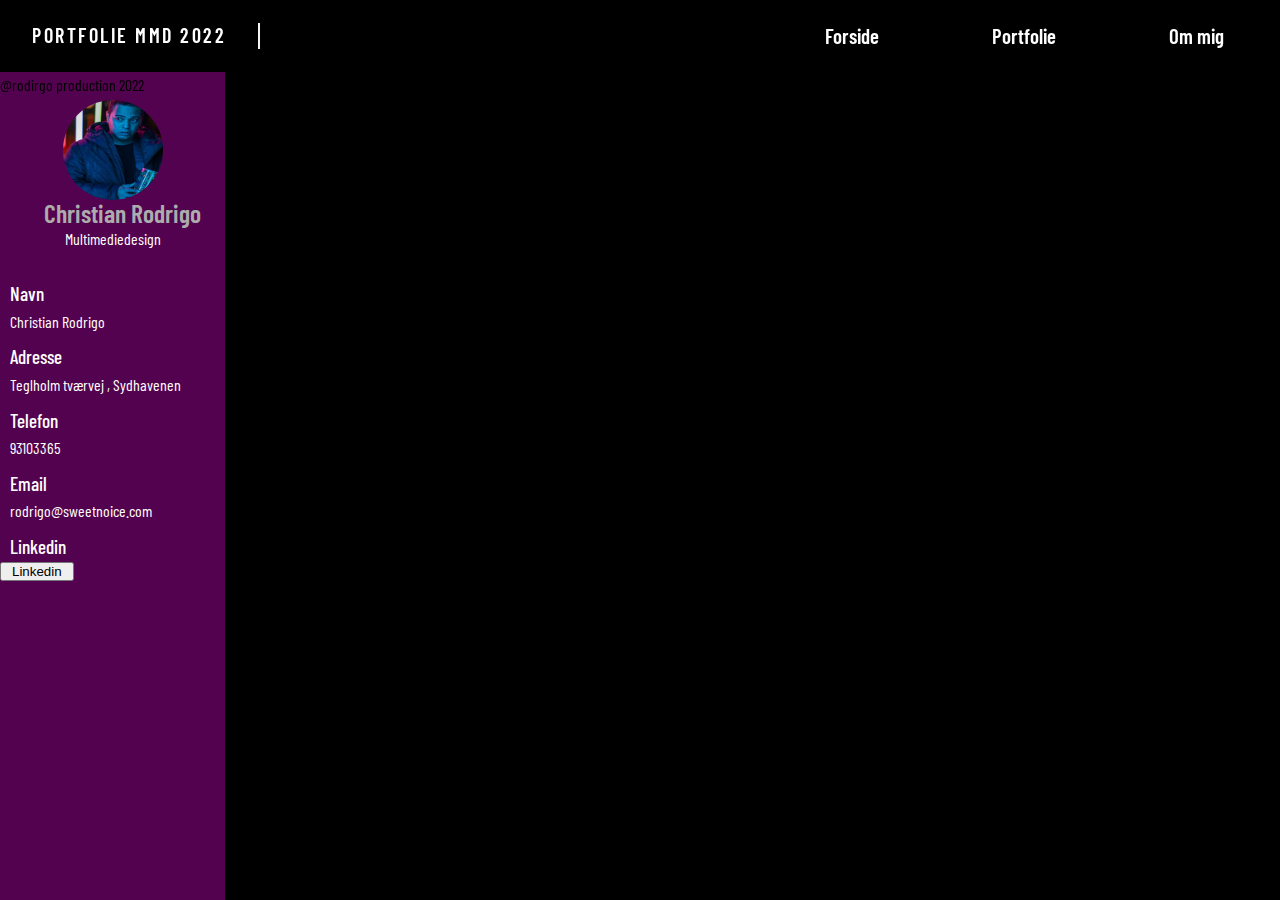
==== cv.html @ 202ec3a9 "first commit" ====
<!DOCTYPE html>
<html lang="da">

<head>
    <meta charset="UTF-8">
    <meta http-equiv="X-UA-Compatible" content="IE=edge">
    <meta name="viewport" content="width=device-width, initial-scale=1.0">
    <link rel="stylesheet" href="layout.css">
    <link rel="stylesheet" href="styles.css">

    <meta name="viewport" content="width=device-width, initial-scale=1.0">
    <link rel="preconnect" href="https://fonts.googleapis.com">
    <link rel="preconnect" href="https://fonts.gstatic.com" crossorigin>
    <link href="https://fonts.googleapis.com/css2?family=Barlow+Condensed:wght@400;500;600;700;800&display=swap"
        rel="stylesheet">

    <title>Cv</title>
</head>

<body>
    <!-- menu -->
    <nav class="nav-bar-menu">
        <a href="index.html">
            <div class="logo">Portfolie MMD 2022</div>
        </a>
        <ul class="nav-elementer">
            <li>
                <a href="index.html" class="active">Forside</a>
            </li>
            <li>
                <a href="portfolie.html">Portfolie</a>
            </li>
            <li>
                <a href="cv.html">Om mig</a>
            </li>
        </ul>
        <div class="burger">
            <div class="line line1"></div>
            <div class="line line2"></div>
            <div class="line line3"></div>
        </div>
    </nav>


    <!-- sidebar -->

    <div class="side-pres">
        <div class="rodrigo">
            <img src="picturs/rodrigo.jpg" alt="">
            <h3>Christian Rodrigo</h3>
            <p>Multimediedesign</p>
        </div>
        <h5>Navn</h5>
        <p>Christian Rodrigo </p>
        <h5>Adresse</h5>
        <p>Teglholm tværvej , Sydhavenen</p>
        <h5>Telefon</h5>
        <p>93103365</p>
        <h5>Email</h5>
        <p>rodrigo@sweetnoice.com</p>
        <h5>Linkedin</h5>
        <button class="linkedin" onclick="location.href='www.linkedin.com/in/christian-rodrigo-607a242'">
            Linkedin</button>




        <!-- <ul>
            <li>
                <a href="index.html">forside</a>
            </li>

            <li>
                <a href="portfolie.html">portfolie</a>
            </li>
            <li>
                <a href="cv.html">om mig</a>
            </li>
        </ul> -->
    </div>





    <footer>
        <p>@rodirgo production 2022</p>
    </footer>
    <script src="funktioner.js"></script>
</body>


</html>
---- layout.css ----
* {
  margin: 0;
  padding: 0;
  box-sizing: border-box;
  list-style: none;
  text-decoration: none;
}
body {
  background-color: black;
}

/* menu */
.nav-bar-menu {
  display: flex;
  height: 8vh;
  /*   width: 100%; */
  justify-content: space-between;
  color: white;
  background-color: rgb(0, 0, 0);
  align-items: center;
}
.logo {
  padding: 0 2rem;
  border-right: 2px solid #f5f5f5;
}
.logo:hover {
  scale: 1.05;
  transition-duration: 0.2s;
  cursor: pointer;
}
.nav-elementer {
  display: flex;
  width: 40%;
  justify-content: space-around;
}
nav li:hover {
  scale: 1.2;
  transition-duration: 0.3s;
}
/* burgeren */
.burger {
  display: none;
  padding: 0.5rem;
  cursor: pointer;
}

.line {
  height: 2px;
  width: 35px;
  margin: 0.5rem 0;
  background: rgb(210, 210, 210);
  transition: transform 0.7s ease, opacity 0.75s ease;
}

/* burger menu fukntion, skulle rotere for at forme mit kryds */
.nav-bar-menu.show .line1 {
  transform: translate(-10px) rotate(45deg) translate(15px);
}
.nav-bar-menu.show .line2 {
  opacity: 0;
}
.nav-bar-menu.show .line3 {
  transform: translate(-10px) rotate(-45deg) translate(15px);
}
.nav-bar-menu.show .nav-elementer {
  transform: translateX(0%);
}

/* responsiv burger */
@media screen and (max-width: 800px) {
  .nav-elementer {
    width: 60%; /* så jeg har noget mellemrum mellem mine menu punkter på en midnre skærm */
  }
}

@media screen and (max-width: 600px) {
  /* under 600px vil mine links elementer blive plaseret under min navigations bar, og til højre */
  .burger {
    display: block;
  }
  .nav-elementer {
    position: fixed;
    top: 8vh;
    right: 0;
    height: 92vh;
    width: 50%;
    flex-direction: column;
    align-items: center;
    justify-content: space-around;
    transform: translateX(100%);
    transition: transform 1s ease;
    box-shadow: 0px 1px 5px rgba(0, 0, 0, 0.5);
  }
}

/* forsdie */

/* øverste del */
.forside_container {
  display: flex;
  margin: 50px 50px;
}
.box {
  width: 50%;
  height: 50px;
  background-color: gray;
  padding-bottom: 500px;
}

.pink {
  background-color: #52024e;
}
.pink img {
  display: block;
  width: 100%;
  height: 500px;
  /*   border-radius: 50%; */
  margin: 0 auto;
}
.grey {
  background-color: rgb(23, 23, 23);
  box-shadow: 0 0px 20px 0 var(--custom-black);
}
.grey p,
h3 {
  color: rgb(172, 172, 172);
  padding-left: 20px;
}
.grey h3 {
  padding-top: 30px;
}
/* nederste del forside */

.project-container {
  display: flex;
  margin: 20px 20px;
  gap: 20px;
}
.box-projects {
  height: 100%;
  width: 50%;
}
.project-container img {
  display: block;
  width: 200px;
  height: 200px;
  /* s */
  margin: 0 auto;
}

/* cv design */
/* side-bar */
.side-pres {
  background: #52024e;
  position: fixed;
  top: 0;
  left: 0;
  width: 225px;
  height: 100%;
  padding: 20px 0;
  padding-top: 100px;
  overflow-x: hidden;
  z-index: -50;
}

/* billede */
.side-pres .rodrigo {
  margin-bottom: 20px;
  text-align: center;
  color: white;
}
.side-pres .rodrigo img {
  display: block;
  width: 100px;
  height: 100px;
  border-radius: 50%;
  margin: 0 auto;
}
/* teskt på sidebaren */
.side-pres h5 {
  color: white;
  padding: 10px 0px 2px 10px;
}
.side-pres p {
  color: white;
  padding: 0 10px;
}
/* linkedinknap side bar */
button {
  padding: 0 10px;
}
---- styles.css ----
/* fonts */

h1 {
  font-family: "Barlow Condensed", sans-serif;
  font-weight: 700;
  font-style: normal;
  line-height: 1.6rem;
  font-size: 2.2rem;
}
h2 {
  font-family: "Barlow Condensed", sans-serif;
  font-weight: 600;
  font-style: normal;
  line-height: 1.6rem;
  font-size: 2rem;
}
h3 {
  font-family: "Barlow Condensed", sans-serif;
  font-weight: 600;
  font-style: normal;
  line-height: 1.6rem;
  font-size: 1.6rem;
}
h4 {
  font-family: "Barlow Condensed", sans-serif;
  font-weight: 500;
  font-style: normal;
  line-height: 1.6rem;
  font-size: 1.4rem;
}
h5 {
  font-family: "Barlow Condensed", sans-serif;
  font-weight: 500;
  font-style: normal;
  line-height: 1.6rem;
  font-size: 1.2rem;
}
.logo {
  font-family: "Barlow Condensed", sans-serif;
  font-weight: 600;
  font-style: normal;
  line-height: 1.6rem;
  font-size: 1.25rem;
  color: white;
  letter-spacing: 2.5px;
  text-transform: uppercase;
}
/* figcaption {
  font-family: "Barlow Condensed", sans-serif;
  font-weight: 600;
  font-style: normal;
  font-size: 2vw;
  color: white;
  filter: drop-shadow(0 0 10px var(--custom-black));
} */
p {
  font-family: "Barlow Condensed", sans-serif;
  font-weight: 400;
  font-style: normal;
  line-height: 1.6rem;
  font-size: 1rem;
}
a {
  font-family: "Barlow Condensed", sans-serif;
  font-weight: 600;
  font-style: normal;
  line-height: 1.6rem;
  font-size: 1.3rem;
  color: white;
}
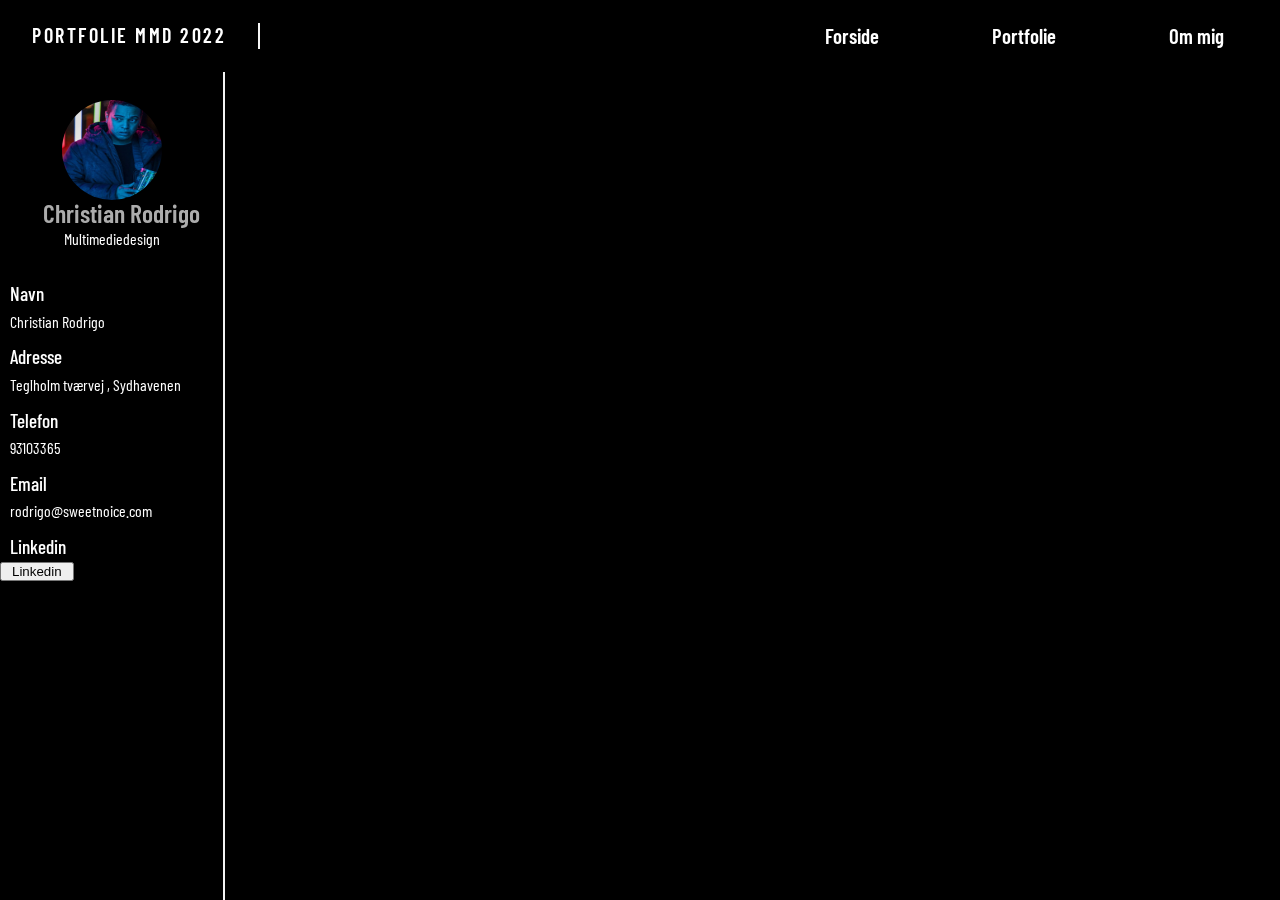
==== commit b7e8ec28: "ændret forside og cv" ====
--- a/cv.html
+++ b/cv.html
@@ -62,21 +62,6 @@
         <button class="linkedin" onclick="location.href='www.linkedin.com/in/christian-rodrigo-607a242'">
             Linkedin</button>
 
-
-
-
-        <!-- <ul>
-            <li>
-                <a href="index.html">forside</a>
-            </li>
-
-            <li>
-                <a href="portfolie.html">portfolie</a>
-            </li>
-            <li>
-                <a href="cv.html">om mig</a>
-            </li>
-        </ul> -->
     </div>
 
 
--- a/layout.css
+++ b/layout.css
@@ -107,26 +107,26 @@
   padding-bottom: 500px;
 }
 
-.pink {
+.billede-forside {
   background-color: #52024e;
 }
-.pink img {
+.billede-forside img {
   display: block;
   width: 100%;
   height: 500px;
   /*   border-radius: 50%; */
   margin: 0 auto;
 }
-.grey {
+.text {
   background-color: rgb(23, 23, 23);
   box-shadow: 0 0px 20px 0 var(--custom-black);
 }
-.grey p,
+.text p,
 h3 {
   color: rgb(172, 172, 172);
   padding-left: 20px;
 }
-.grey h3 {
+.text h3 {
   padding-top: 30px;
 }
 /* nederste del forside */
@@ -151,7 +151,9 @@
 /* cv design */
 /* side-bar */
 .side-pres {
-  background: #52024e;
+  background: #52024e00;
+  /* background-color: white; */
+  border-right: 2px solid #f5f5f5;
   position: fixed;
   top: 0;
   left: 0;
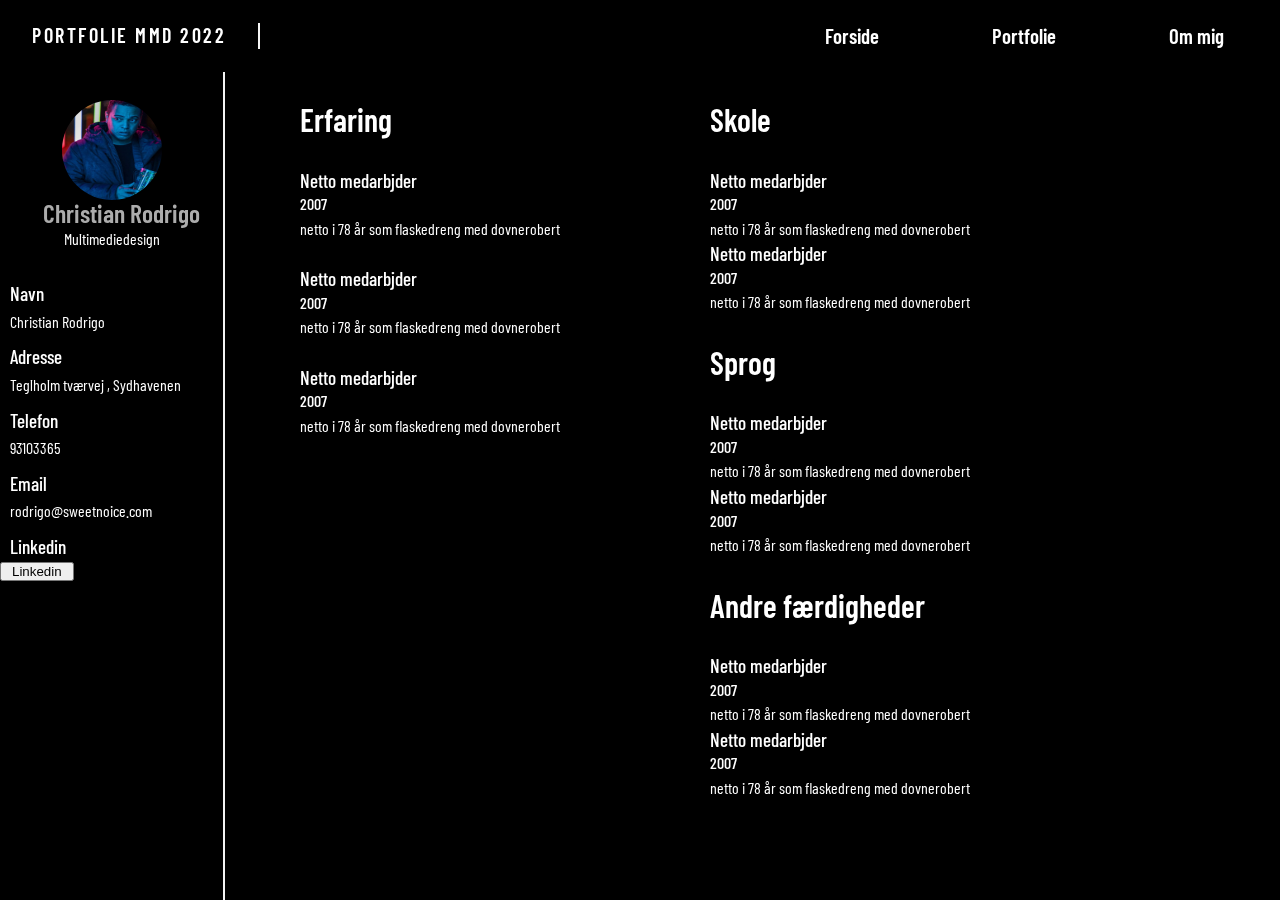
==== commit e322af8e: "cv opdatreret" ====
--- a/cv.html
+++ b/cv.html
@@ -41,37 +41,103 @@
         </div>
     </nav>
 
+    <div class="cv-main-container">
+        <!-- sidebar -->
 
-    <!-- sidebar -->
+        <div class="side-pres">
+            <div class="rodrigo">
+                <img src="picturs/rodrigo.jpg" alt="">
+                <h3>Christian Rodrigo</h3>
+                <p>Multimediedesign</p>
+            </div>
+            <h5>Navn</h5>
+            <p>Christian Rodrigo </p>
+            <h5>Adresse</h5>
+            <p>Teglholm tværvej , Sydhavenen</p>
+            <h5>Telefon</h5>
+            <p>93103365</p>
+            <h5>Email</h5>
+            <p>rodrigo@sweetnoice.com</p>
+            <h5>Linkedin</h5>
+            <button class="linkedin" onclick="location.href='www.linkedin.com/in/christian-rodrigo-607a242'">
+                Linkedin</button>
 
-    <div class="side-pres">
-        <div class="rodrigo">
-            <img src="picturs/rodrigo.jpg" alt="">
-            <h3>Christian Rodrigo</h3>
-            <p>Multimediedesign</p>
         </div>
-        <h5>Navn</h5>
-        <p>Christian Rodrigo </p>
-        <h5>Adresse</h5>
-        <p>Teglholm tværvej , Sydhavenen</p>
-        <h5>Telefon</h5>
-        <p>93103365</p>
-        <h5>Email</h5>
-        <p>rodrigo@sweetnoice.com</p>
-        <h5>Linkedin</h5>
-        <button class="linkedin" onclick="location.href='www.linkedin.com/in/christian-rodrigo-607a242'">
-            Linkedin</button>
+        <!-- main -->
+        <div class="cv-container">
+            <div class="erfaring">
+                <h2>Erfaring</h2>
+                <ul>
+                    <li class="cv-erfaring">
+                        <h5> Netto medarbjder</h5>
+                        <h6>2007</h6>
+                        <p>netto i 78 år som flaskedreng med dovnerobert</p>
+                    </li>
+                    <li class="cv-erfaring">
 
-    </div>
+                        <h5> Netto medarbjder</h5>
+                        <h6>2007</h6>
+                        <p>netto i 78 år som flaskedreng med dovnerobert</p>
+                    </li>
+                    <li class="cv-erfaring">
+                        <h5> Netto medarbjder</h5>
+                        <h6>2007</h6>
+                        <p>netto i 78 år som flaskedreng med dovnerobert</p>
+                    </li>
+                </ul>
+            </div>
+            <!-- uddannelse -->
+            <div class="skole">
+                <h2>Skole</h2>
+                <ul>
+                    <li class="cv-skole">
+                        <h5> Netto medarbjder</h5>
+                        <h6>2007</h6>
+                        <p>netto i 78 år som flaskedreng med dovnerobert</p>
+                    </li>
+                    <li class="cv-skole">
+                        <h5> Netto medarbjder</h5>
+                        <h6>2007</h6>
+                        <p>netto i 78 år som flaskedreng med dovnerobert</p>
+                    </li>
+                </ul>
+                <!-- sprog -->
+                <h2>Sprog</h2>
+                <ul>
+                    <li class="cv-skole">
+                        <h5> Netto medarbjder</h5>
+                        <h6>2007</h6>
+                        <p>netto i 78 år som flaskedreng med dovnerobert</p>
+                    </li>
+                    <li class="cv-skole">
+                        <h5> Netto medarbjder</h5>
+                        <h6>2007</h6>
+                        <p>netto i 78 år som flaskedreng med dovnerobert</p>
+                    </li>
+                </ul>
+                <!-- andre færdigheder -->
+                <h2>Andre færdigheder</h2>
+                <ul>
+                    <li class="cv-skole">
+                        <h5> Netto medarbjder</h5>
+                        <h6>2007</h6>
+                        <p>netto i 78 år som flaskedreng med dovnerobert</p>
+                    </li>
+                    <li class="cv-skole">
+                        <h5> Netto medarbjder</h5>
+                        <h6>2007</h6>
+                        <p>netto i 78 år som flaskedreng med dovnerobert</p>
+                    </li>
+                </ul>
+            </div>
+        </div>
 
 
-
-
-
-    <footer>
-        <p>@rodirgo production 2022</p>
-    </footer>
-    <script src="funktioner.js"></script>
+        <footer>
+            <p>@rodirgo production 2022</p>
+        </footer>
+        <script src="funktioner.js"></script>
+    </div>
 </body>
 
 
--- a/layout.css
+++ b/layout.css
@@ -165,6 +165,26 @@
   z-index: -50;
 }
 
+/* cv tekst/main */
+.cv-container {
+  display: flex;
+  color: white;
+}
+.erfaring {
+  flex-direction: row;
+}
+.skole {
+  margin-left: 150px;
+}
+.cv-container h2 {
+  margin: 35px 0 35px;
+}
+.cv-container .cv-erfaring {
+  margin-top: 25px;
+}
+.cv-main-container {
+  margin-left: 300px;
+}
 /* billede */
 .side-pres .rodrigo {
   margin-bottom: 20px;
--- a/styles.css
+++ b/styles.css
@@ -35,6 +35,13 @@
   line-height: 1.6rem;
   font-size: 1.2rem;
 }
+h6 {
+  font-family: "Barlow Condensed", sans-serif;
+  font-weight: 500;
+  font-style: normal;
+  line-height: 1.4rem;
+  font-size: 1rem;
+}
 .logo {
   font-family: "Barlow Condensed", sans-serif;
   font-weight: 600;
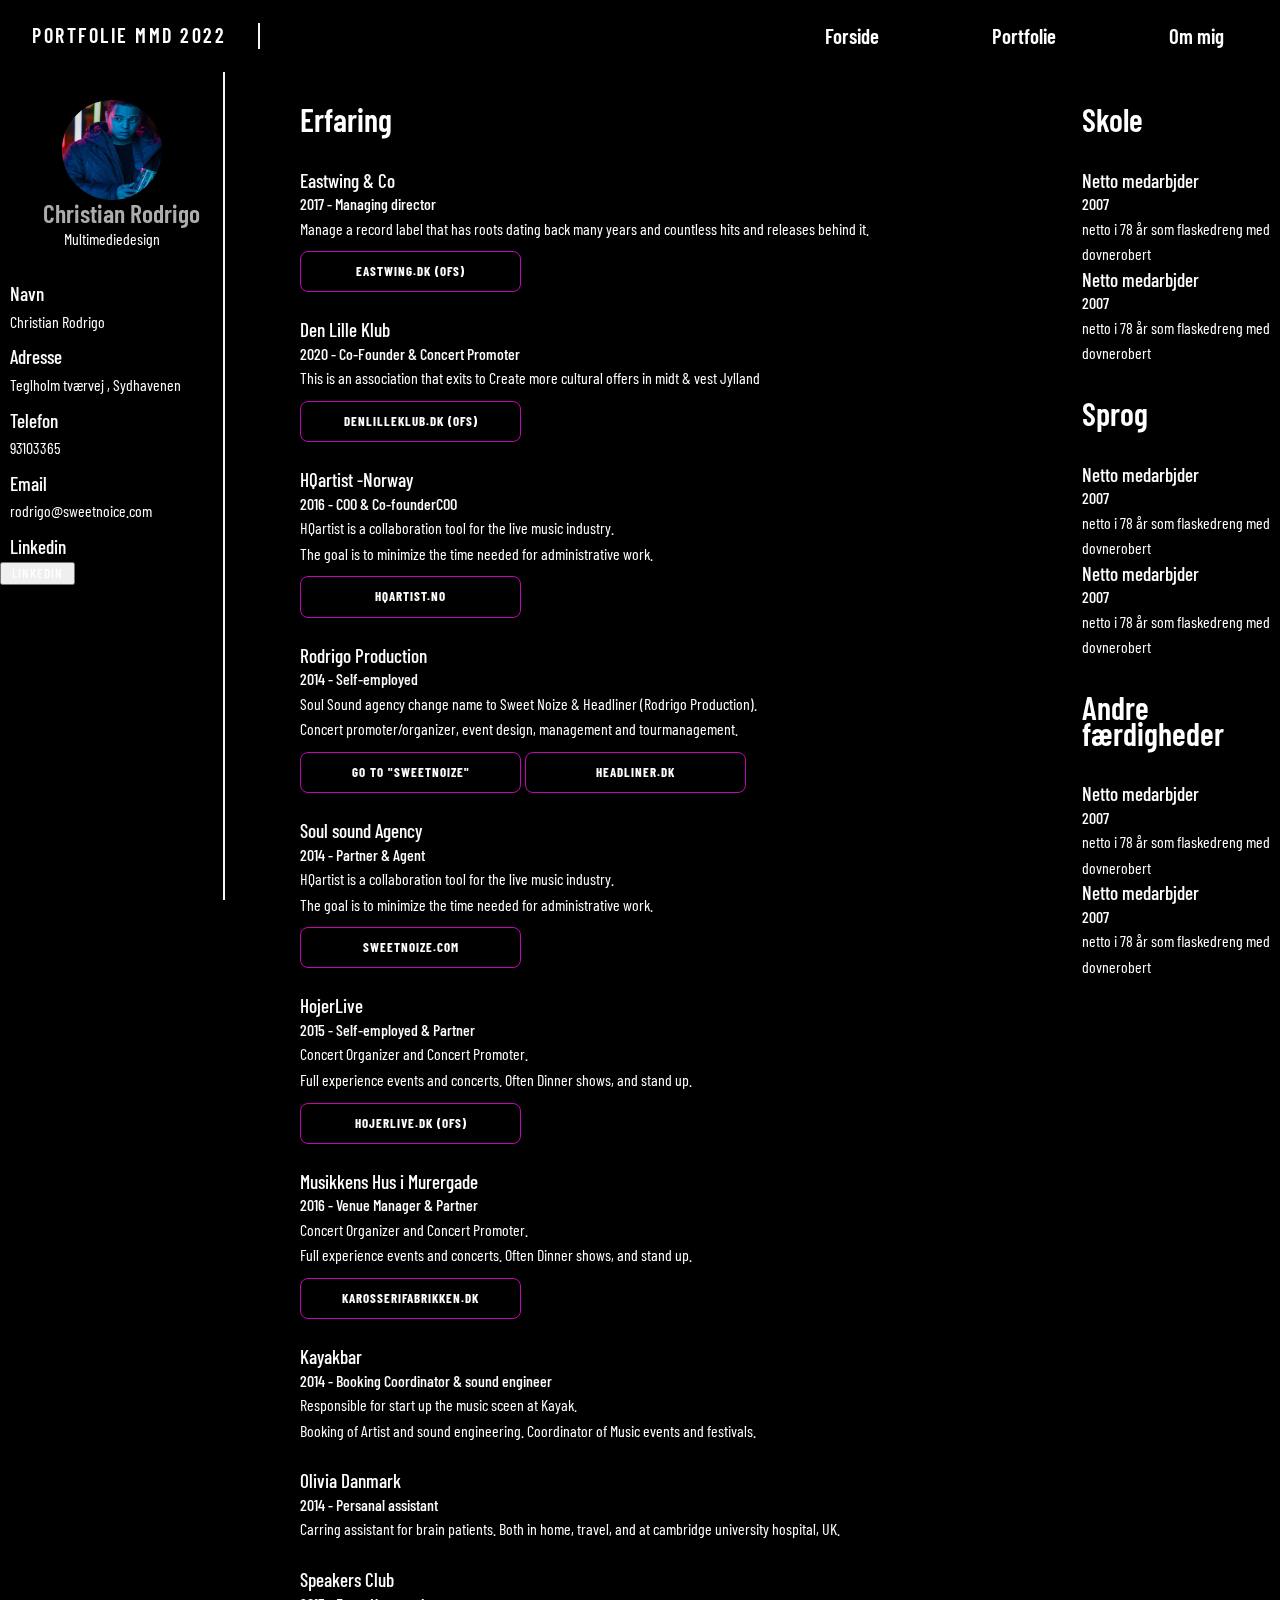
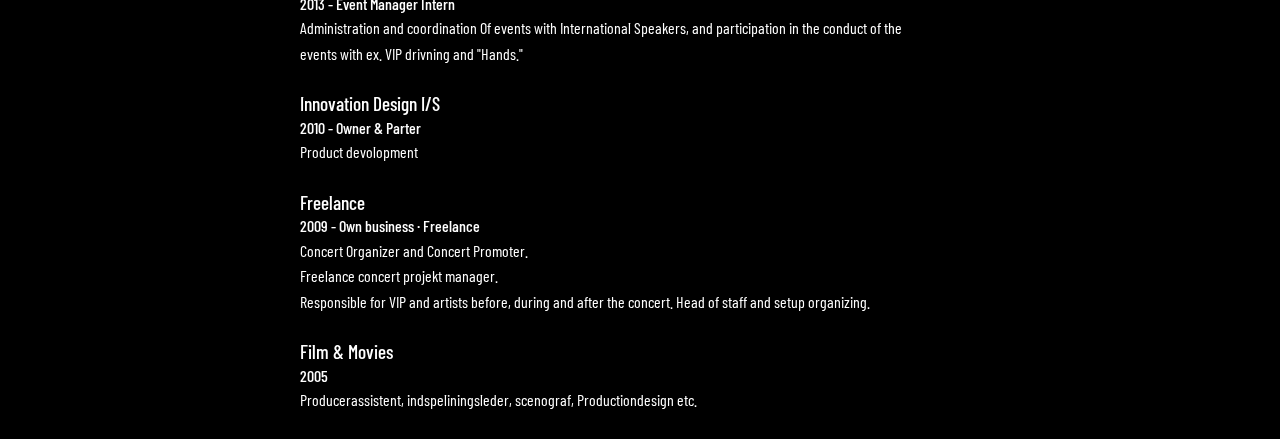
==== commit 42d8e64a: "opdateret CV" ====
--- a/cv.html
+++ b/cv.html
@@ -69,21 +69,112 @@
                 <h2>Erfaring</h2>
                 <ul>
                     <li class="cv-erfaring">
-                        <h5> Netto medarbjder</h5>
-                        <h6>2007</h6>
-                        <p>netto i 78 år som flaskedreng med dovnerobert</p>
-                    </li>
-                    <li class="cv-erfaring">
-
-                        <h5> Netto medarbjder</h5>
-                        <h6>2007</h6>
-                        <p>netto i 78 år som flaskedreng med dovnerobert</p>
-                    </li>
-                    <li class="cv-erfaring">
-                        <h5> Netto medarbjder</h5>
-                        <h6>2007</h6>
-                        <p>netto i 78 år som flaskedreng med dovnerobert</p>
-                    </li>
+                        <h5>Eastwing & Co</h5>
+                        <h6>2017 - Managing director</h6>
+                        <p>Manage a record label that has roots dating back many years and countless hits and releases
+                            behind it.</p>
+                        <button class="cv-knap" onclick="location.href='https://Eastwing.dk/'">
+                            Eastwing.dk (OFS)</button>
+                    </li>
+                    <li class="cv-erfaring">
+                        <h5>Den Lille Klub</h5>
+                        <h6>2020 - Co-Founder & Concert Promoter</h6>
+                        <p> This is an association that exits to Create more cultural offers in midt & vest Jylland </p>
+                        <button class="cv-knap" onclick="location.href='https://denlilleklub.dk/'"> denLilleKlub.dk
+                            (OFS)</button>
+                    </li>
+                    <li class="cv-erfaring">
+
+                        <h5>HQartist -Norway</h5>
+                        <h6>2016 - COO & Co-founderCOO</h6>
+
+                        <p>HQartist is a collaboration tool for the live music industry. <br>
+                            The goal is to minimize the time needed for administrative work.</p>
+                        <button class="cv-knap" onclick="location.href='https://hqartist.com/'">
+                            HQartist.no</button>
+                    </li>
+                    <li class="cv-erfaring">
+                        <h5>Rodrigo Production</h5>
+                        <h6>2014 - Self-employed</h6>
+                        <p>Soul Sound agency change name to Sweet Noize & Headliner (Rodrigo Production). <br>
+                            Concert promoter/organizer, event design, management and tourmanagement.</p>
+                        <button class="cv-knap" onclick="location.href='https://sweetnoize.com/'">
+                            Go to "SweetNoize"</button>
+                        <button class="cv-knap" onclick="location.href='https://headliner.dk/'">
+                            Headliner.dk</button>
+                    </li>
+                    <li class="cv-erfaring">
+
+                        <h5>Soul sound Agency</h5>
+                        <h6>2014 - Partner & Agent</h6>
+
+                        <p>HQartist is a collaboration tool for the live music industry. <br>
+                            The goal is to minimize the time needed for administrative work.</p>
+                        <button class="cv-knap" onclick="location.href='https://sweetnoize.com/'">
+                            SweetNoize.com</button>
+                    </li>
+                    <li class="cv-erfaring">
+
+                        <h5>HojerLive</h5>
+                        <h6>2015 - Self-employed & Partner</h6>
+
+                        <p>Concert Organizer and Concert Promoter. <br>
+                            Full experience events and concerts. Often Dinner shows, and stand up.</p>
+                        <button class="cv-knap" onclick="location.href='https://hojerlive.dk/'">
+                            HojerLive.dk (OFS)</button>
+                    </li>
+                    <li class="cv-erfaring">
+
+                        <h5>Musikkens Hus i Murergade</h5>
+                        <h6>2016 - Venue Manager & Partner</h6>
+
+                        <p>Concert Organizer and Concert Promoter. <br>
+                            Full experience events and concerts. Often Dinner shows, and stand up.</p>
+                        <button class="cv-knap" onclick="location.href='https://www.karosserifabrikken.dk/'">
+                            Karosserifabrikken.dk</button>
+                    </li>
+                    <li class="cv-erfaring">
+                        <h5>Kayakbar</h5>
+                        <h6>2014 -
+                            Booking Coordinator & sound engineer </h6>
+                        <p>Responsible for start up the music sceen at Kayak. <br>
+                            Booking of Artist and sound engineering. Coordinator of Music events and festivals.
+                        </p>
+                    </li>
+                    <li class="cv-erfaring">
+                        <h5>Olivia Danmark</h5>
+                        <h6>2014 - Persanal assistant </h6>
+                        <p>Carring assistant for brain patients. Both in home, travel, and at cambridge university
+                            hospital, UK.
+                        </p>
+                    </li>
+                    <li class="cv-erfaring">
+                        <h5>Speakers Club</h5>
+                        <h6>2013 - Event Manager Intern </h6>
+                        <p>Administration and coordination Of events with International Speakers, and participation in
+                            the conduct of the events with ex. VIP drivning and "Hands."
+                        </p>
+                    </li>
+                    <li class="cv-erfaring">
+                        <h5>Innovation Design I/S</h5>
+                        <h6>2010 - Owner & Parter</h6>
+                        <p>Product devolopment</p>
+                    </li>
+                    <li class="cv-erfaring">
+                        <h5> Freelance</h5>
+                        <h6>2009 - Own business · Freelance</h6>
+                        <p>Concert Organizer and Concert Promoter. <br>
+                            Freelance concert projekt manager. <br>
+                            Responsible for VIP and artists before, during and after the concert. Head of staff and
+                            setup organizing. </p>
+                    </li>
+                    <li class="cv-erfaring">
+                        <h5> Film & Movies</h5>
+                        <h6>2005 </h6>
+                        <p>Producerassistent, indspeliningsleder, scenograf, Productiondesign etc. </p>
+                    </li>
+
+
                 </ul>
             </div>
             <!-- uddannelse -->
--- a/layout.css
+++ b/layout.css
@@ -185,7 +185,28 @@
 .cv-main-container {
   margin-left: 300px;
 }
-/* billede */
+/* cv knappen */
+.cv-knap {
+  width: 35%;
+  padding: 10px 0;
+  background: transparent;
+  color: var(--custom-white);
+  font-size: 9px;
+  border: 1px solid;
+  border-color: #c308b3;
+  border-radius: 8px;
+  margin-top: 35px;
+  cursor: pointer;
+  transition: 0.5s;
+  font-size: 13px;
+  font-weight: bold;
+  margin-top: 10px;
+}
+.cv-knap:hover {
+  background: #c308b3;
+  border: none;
+}
+/* billede på cv sidebar*/
 .side-pres .rodrigo {
   margin-bottom: 20px;
   text-align: center;
--- a/styles.css
+++ b/styles.css
@@ -52,6 +52,16 @@
   letter-spacing: 2.5px;
   text-transform: uppercase;
 }
+button {
+  font-family: "Barlow Condensed", sans-serif;
+  font-weight: 500;
+  font-style: normal;
+  line-height: 1.2rem;
+  /*   font-size: 1.25rem; */
+  color: white;
+  letter-spacing: 1px;
+  text-transform: uppercase;
+}
 /* figcaption {
   font-family: "Barlow Condensed", sans-serif;
   font-weight: 600;
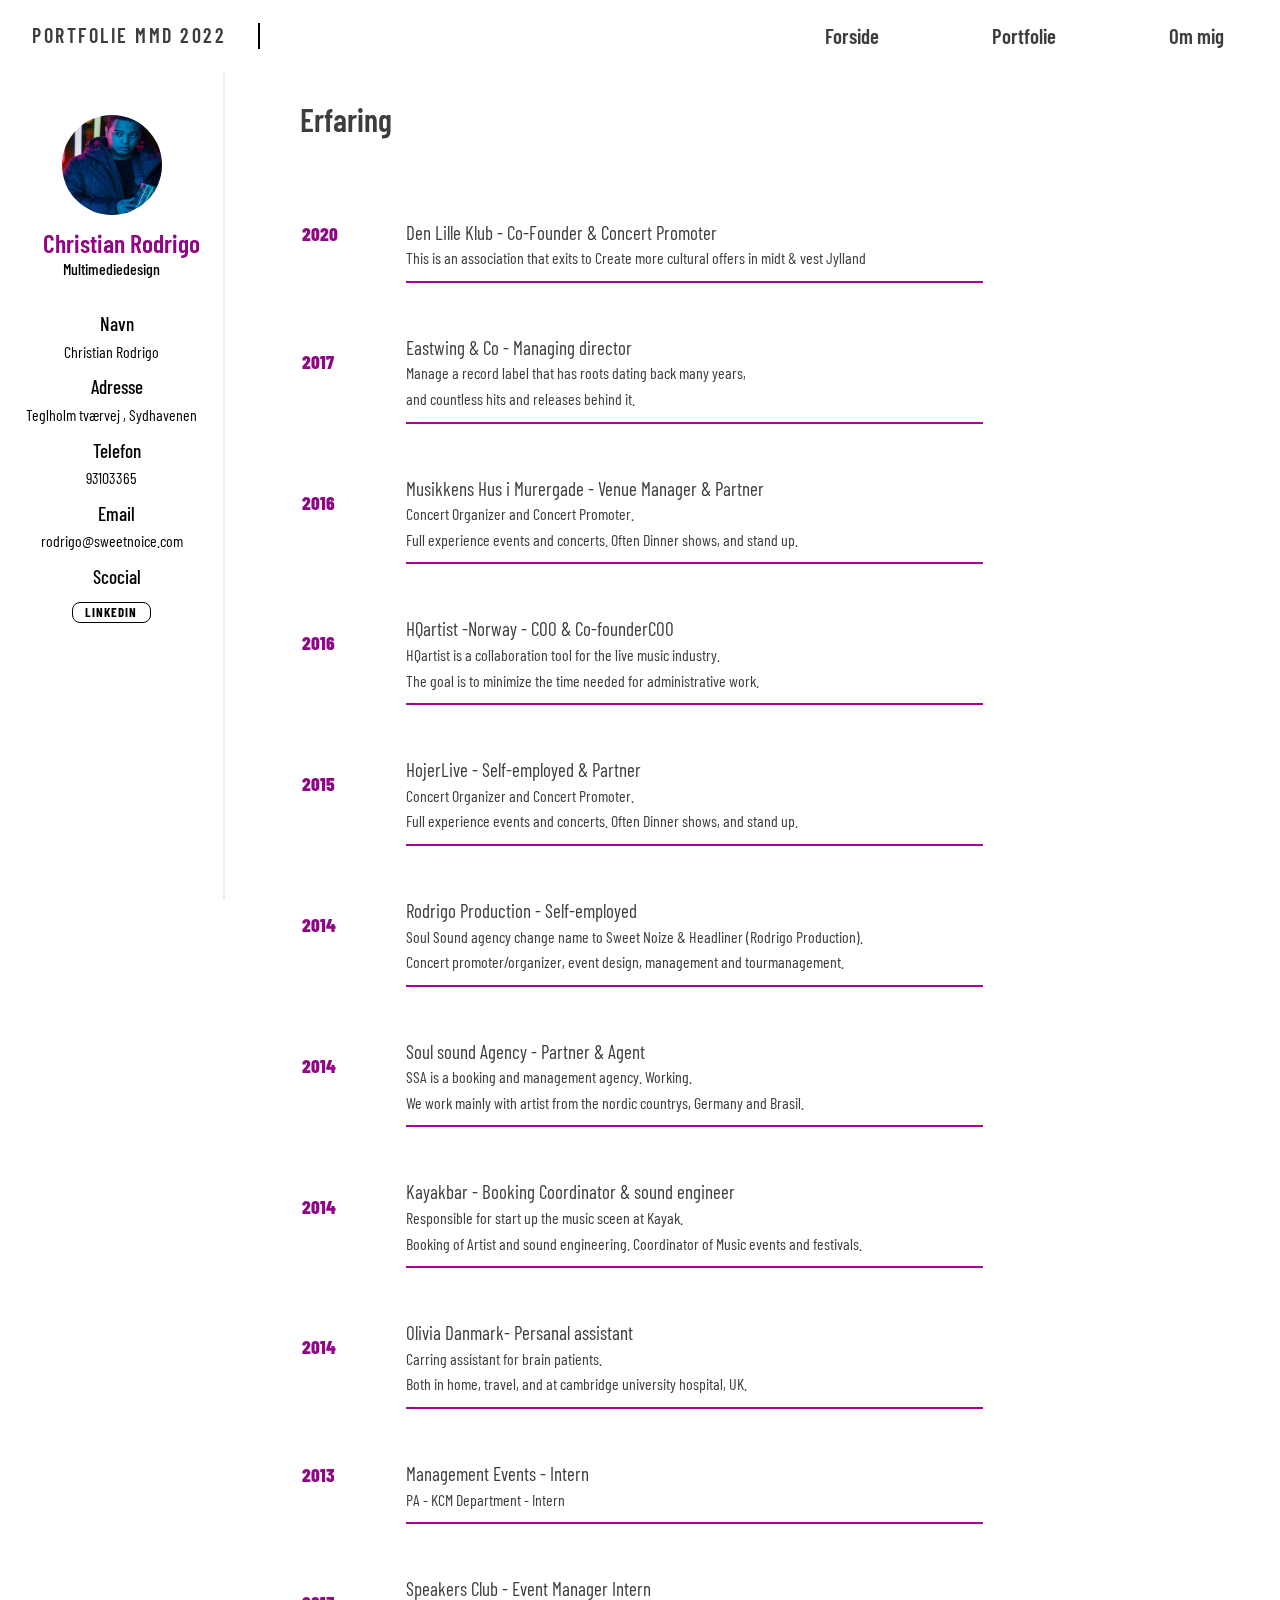
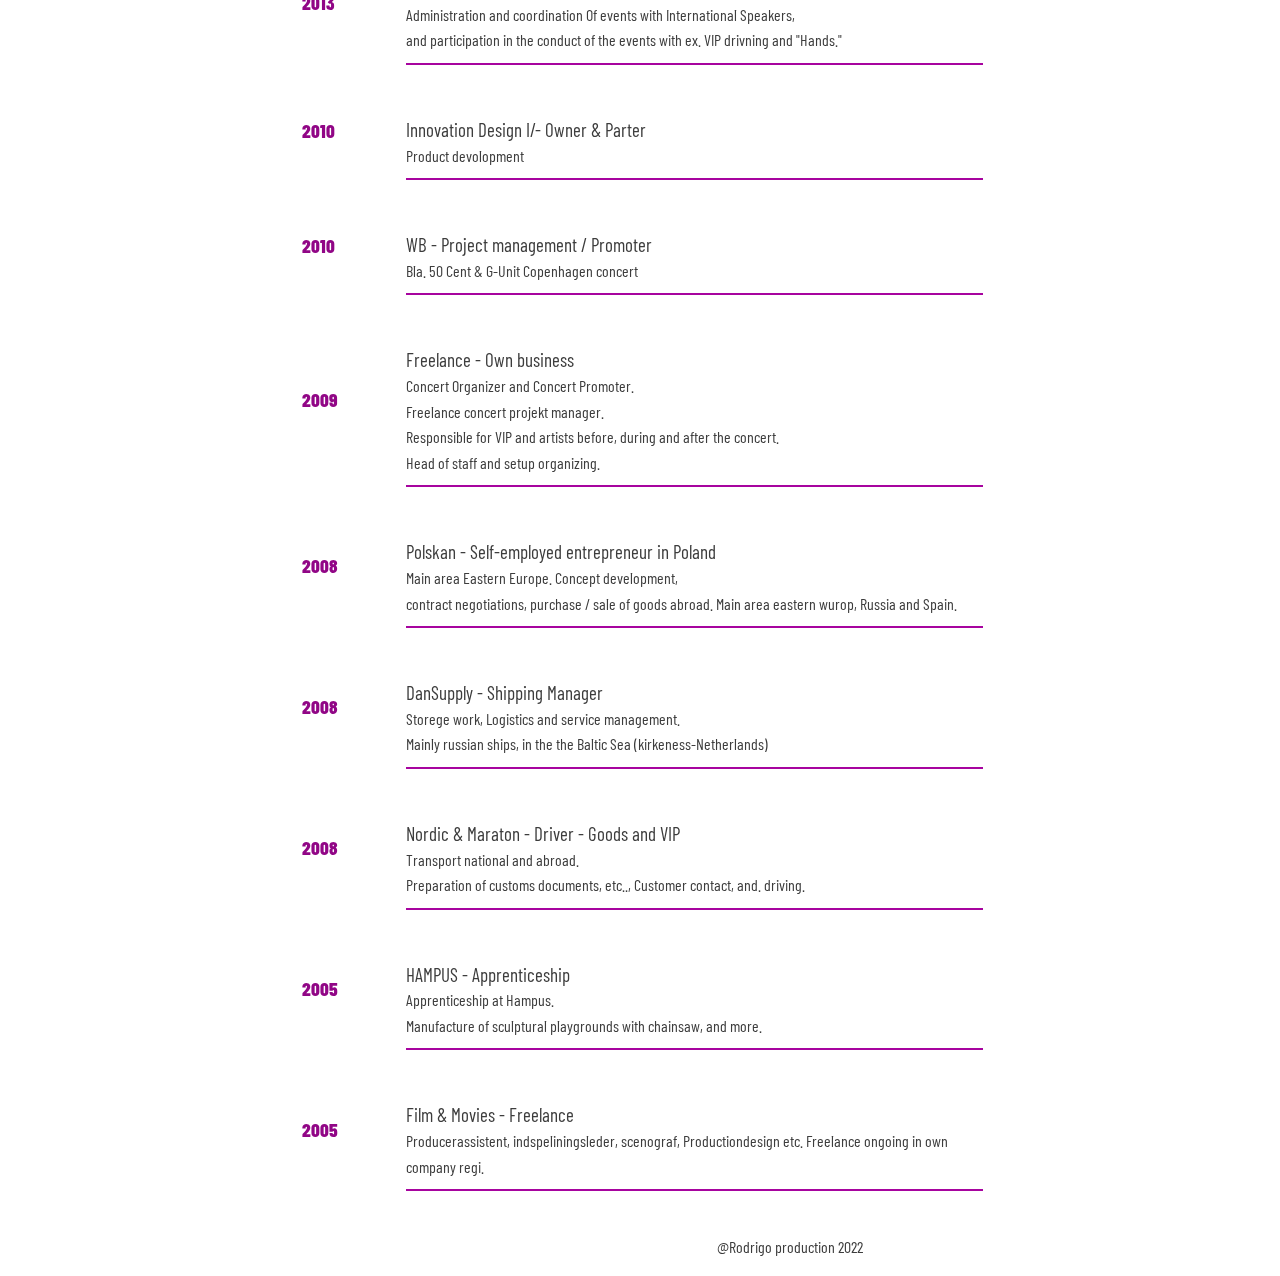
==== commit 8c788181: "Manglende z index på n<v, . cv ændre igen" ====
--- a/cv.html
+++ b/cv.html
@@ -25,13 +25,13 @@
         </a>
         <ul class="nav-elementer">
             <li>
-                <a href="index.html" class="active">Forside</a>
+                <a href="index.html" class="active burger-text">Forside</a>
             </li>
             <li>
-                <a href="portfolie.html">Portfolie</a>
+                <a href="portfolie.html" class="burger-text">Portfolie</a>
             </li>
             <li>
-                <a href="cv.html">Om mig</a>
+                <a href="cv.html" class="burger-text">Om mig</a>
             </li>
         </ul>
         <div class="burger">
@@ -56,176 +56,249 @@
             <p>Teglholm tværvej , Sydhavenen</p>
             <h5>Telefon</h5>
             <p>93103365</p>
-            <h5>Email</h5>
+            <a href="mailto:rodirgo@sweetnoize.com">
+                <h5>Email</h5>
+            </a>
             <p>rodrigo@sweetnoice.com</p>
-            <h5>Linkedin</h5>
+            <h5>Scocial</h5>
             <button class="linkedin" onclick="location.href='www.linkedin.com/in/christian-rodrigo-607a242'">
                 Linkedin</button>
 
+
         </div>
         <!-- main -->
+
+
         <div class="cv-container">
             <div class="erfaring">
                 <h2>Erfaring</h2>
-                <ul>
-                    <li class="cv-erfaring">
-                        <h5>Eastwing & Co</h5>
-                        <h6>2017 - Managing director</h6>
-                        <p>Manage a record label that has roots dating back many years and countless hits and releases
-                            behind it.</p>
-                        <button class="cv-knap" onclick="location.href='https://Eastwing.dk/'">
-                            Eastwing.dk (OFS)</button>
-                    </li>
-                    <li class="cv-erfaring">
-                        <h5>Den Lille Klub</h5>
-                        <h6>2020 - Co-Founder & Concert Promoter</h6>
-                        <p> This is an association that exits to Create more cultural offers in midt & vest Jylland </p>
-                        <button class="cv-knap" onclick="location.href='https://denlilleklub.dk/'"> denLilleKlub.dk
-                            (OFS)</button>
-                    </li>
-                    <li class="cv-erfaring">
-
-                        <h5>HQartist -Norway</h5>
-                        <h6>2016 - COO & Co-founderCOO</h6>
-
-                        <p>HQartist is a collaboration tool for the live music industry. <br>
-                            The goal is to minimize the time needed for administrative work.</p>
-                        <button class="cv-knap" onclick="location.href='https://hqartist.com/'">
-                            HQartist.no</button>
-                    </li>
-                    <li class="cv-erfaring">
-                        <h5>Rodrigo Production</h5>
-                        <h6>2014 - Self-employed</h6>
-                        <p>Soul Sound agency change name to Sweet Noize & Headliner (Rodrigo Production). <br>
-                            Concert promoter/organizer, event design, management and tourmanagement.</p>
-                        <button class="cv-knap" onclick="location.href='https://sweetnoize.com/'">
-                            Go to "SweetNoize"</button>
-                        <button class="cv-knap" onclick="location.href='https://headliner.dk/'">
-                            Headliner.dk</button>
-                    </li>
-                    <li class="cv-erfaring">
-
-                        <h5>Soul sound Agency</h5>
-                        <h6>2014 - Partner & Agent</h6>
-
-                        <p>HQartist is a collaboration tool for the live music industry. <br>
-                            The goal is to minimize the time needed for administrative work.</p>
-                        <button class="cv-knap" onclick="location.href='https://sweetnoize.com/'">
-                            SweetNoize.com</button>
-                    </li>
-                    <li class="cv-erfaring">
-
-                        <h5>HojerLive</h5>
-                        <h6>2015 - Self-employed & Partner</h6>
-
-                        <p>Concert Organizer and Concert Promoter. <br>
-                            Full experience events and concerts. Often Dinner shows, and stand up.</p>
-                        <button class="cv-knap" onclick="location.href='https://hojerlive.dk/'">
-                            HojerLive.dk (OFS)</button>
-                    </li>
-                    <li class="cv-erfaring">
-
-                        <h5>Musikkens Hus i Murergade</h5>
-                        <h6>2016 - Venue Manager & Partner</h6>
-
-                        <p>Concert Organizer and Concert Promoter. <br>
-                            Full experience events and concerts. Often Dinner shows, and stand up.</p>
-                        <button class="cv-knap" onclick="location.href='https://www.karosserifabrikken.dk/'">
-                            Karosserifabrikken.dk</button>
-                    </li>
-                    <li class="cv-erfaring">
-                        <h5>Kayakbar</h5>
-                        <h6>2014 -
-                            Booking Coordinator & sound engineer </h6>
-                        <p>Responsible for start up the music sceen at Kayak. <br>
-                            Booking of Artist and sound engineering. Coordinator of Music events and festivals.
-                        </p>
-                    </li>
-                    <li class="cv-erfaring">
-                        <h5>Olivia Danmark</h5>
-                        <h6>2014 - Persanal assistant </h6>
-                        <p>Carring assistant for brain patients. Both in home, travel, and at cambridge university
-                            hospital, UK.
-                        </p>
-                    </li>
-                    <li class="cv-erfaring">
-                        <h5>Speakers Club</h5>
-                        <h6>2013 - Event Manager Intern </h6>
-                        <p>Administration and coordination Of events with International Speakers, and participation in
-                            the conduct of the events with ex. VIP drivning and "Hands."
-                        </p>
-                    </li>
-                    <li class="cv-erfaring">
-                        <h5>Innovation Design I/S</h5>
-                        <h6>2010 - Owner & Parter</h6>
-                        <p>Product devolopment</p>
-                    </li>
-                    <li class="cv-erfaring">
-                        <h5> Freelance</h5>
-                        <h6>2009 - Own business · Freelance</h6>
-                        <p>Concert Organizer and Concert Promoter. <br>
-                            Freelance concert projekt manager. <br>
-                            Responsible for VIP and artists before, during and after the concert. Head of staff and
-                            setup organizing. </p>
-                    </li>
-                    <li class="cv-erfaring">
-                        <h5> Film & Movies</h5>
-                        <h6>2005 </h6>
-                        <p>Producerassistent, indspeliningsleder, scenograf, Productiondesign etc. </p>
-                    </li>
-
-
-                </ul>
-            </div>
-            <!-- uddannelse -->
-            <div class="skole">
-                <h2>Skole</h2>
-                <ul>
-                    <li class="cv-skole">
-                        <h5> Netto medarbjder</h5>
-                        <h6>2007</h6>
-                        <p>netto i 78 år som flaskedreng med dovnerobert</p>
-                    </li>
-                    <li class="cv-skole">
-                        <h5> Netto medarbjder</h5>
-                        <h6>2007</h6>
-                        <p>netto i 78 år som flaskedreng med dovnerobert</p>
-                    </li>
-                </ul>
-                <!-- sprog -->
-                <h2>Sprog</h2>
-                <ul>
-                    <li class="cv-skole">
-                        <h5> Netto medarbjder</h5>
-                        <h6>2007</h6>
-                        <p>netto i 78 år som flaskedreng med dovnerobert</p>
-                    </li>
-                    <li class="cv-skole">
-                        <h5> Netto medarbjder</h5>
-                        <h6>2007</h6>
-                        <p>netto i 78 år som flaskedreng med dovnerobert</p>
-                    </li>
-                </ul>
-                <!-- andre færdigheder -->
-                <h2>Andre færdigheder</h2>
-                <ul>
-                    <li class="cv-skole">
-                        <h5> Netto medarbjder</h5>
-                        <h6>2007</h6>
-                        <p>netto i 78 år som flaskedreng med dovnerobert</p>
-                    </li>
-                    <li class="cv-skole">
-                        <h5> Netto medarbjder</h5>
-                        <h6>2007</h6>
-                        <p>netto i 78 år som flaskedreng med dovnerobert</p>
-                    </li>
-                </ul>
+                <table>
+                    <tr>
+                        <td class="cv-year">2020</td>
+                        <td class="cv-possition">Den Lille Klub - Co-Founder & Concert Promoter<p> This is an
+                                association that exits to Create more cultural offers in midt & vest Jylland </p>
+
+                        </td>
+                        <td><button class="cv-knap" onclick="location.href='https://denlilleklub.dk/'"> denLilleKlub.dk
+                                (OF)</button></td>
+                    </tr>
+                    <tr>
+                        <td class="cv-year">2017</td>
+                        <td class="cv-possition">Eastwing & Co - Managing director<p>Manage a record label that
+                                has
+                                roots dating back many years, <br> and countless hits and
+                                releases behind it.</p>
+
+                        </td>
+                        <td><button class="cv-knap" onclick="location.href='https://Eastwing.dk/'">
+                                Eastwing.dk (OFS)</button></td>
+                    </tr>
+                    <tr>
+                        <td class="cv-year">2016</td>
+                        <td class="cv-possition">Musikkens Hus i Murergade - Venue Manager & Partner<p>Concert
+                                Organizer and Concert Promoter. <br>
+                                Full experience events and concerts. Often Dinner shows, and stand up.</p>
+
+                        </td>
+                        <td><button class="cv-knap" onclick="location.href='https://www.karosserifabrikken.dk/'">
+                                Karosserifabrikken.dk</button></td>
+                    </tr>
+
+                    <tr>
+                        <td class="cv-year">2016</td>
+                        <td class="cv-possition">HQartist -Norway - COO & Co-founderCOO<p>HQartist is a
+                                collaboration
+                                tool for the live music industry. <br>
+                                The goal is to minimize the time needed for administrative work.</p>
+
+                        </td>
+                        <td><button class="cv-knap" onclick="location.href='https://hqartist.com/'">
+                                HQartist.no</button></td>
+                    </tr>
+                    <tr>
+                        <td class="cv-year">2015</td>
+                        <td class="cv-possition">HojerLive - Self-employed & Partner<p>Concert Organizer and Concert
+                                Promoter. <br>
+                                Full experience events and concerts. Often Dinner shows, and stand up.</p>
+
+                        </td>
+                        <td><button class="cv-knap" onclick="location.href='https://hojerlive.dk/'">
+                                HojerLive.dk (OFS)</button></td>
+                    </tr>
+                    <tr>
+                        <td class="cv-year">2014</td>
+                        <td class="cv-possition">Rodrigo Production - Self-employed<p>Soul Sound agency change name
+                                to Sweet Noize & Headliner (Rodrigo Production). <br>
+                                Concert promoter/organizer, event design, management and tourmanagement.</p>
+
+                        </td>
+                        <td> <button class="cv-knap" onclick="location.href='https://headliner.dk/'">
+                                Headliner.dk</button>
+                        </td>
+                    </tr>
+                    <tr>
+                        <td class="cv-year">2014</td>
+                        <td class="cv-possition">Soul sound Agency - Partner & Agent<p>SSA is a booking and
+                                management agency. Working. <br>
+                                We work mainly with artist from the nordic countrys, Germany and Brasil. </p>
+
+                        </td>
+                        <td><button class="cv-knap" onclick="location.href='https://sweetnoize.com/'">
+                                SweetNoize.com</button></td>
+                    </tr>
+                    <tr>
+                        <td class="cv-year">2014</td>
+                        <td class="cv-possition">Kayakbar - Booking Coordinator & sound engineer <p>Responsible for
+                                start up the music sceen at Kayak. <br>
+                                Booking of Artist and sound engineering. Coordinator of Music events and festivals.
+                            </p>
+
+                        </td>
+                        <td><button class="cv-knap" onclick="location.href='https://kayakbar.dk/'">
+                                kayakbar.dk</button></td>
+                    </tr>
+                    <tr>
+                        <td class="cv-year">2014</td>
+                        <td class="cv-possition">Olivia Danmark- Persanal assistant <p>Carring assistant for brain
+                                patients. <br> Both in home, travel, and at cambridge
+                                university hospital, UK.</p>
+
+                        </td>
+                        <td><button class="cv-knap" onclick="location.href='https://www.oliviadanmark.dk/da'">
+                                oliviadanmark.dk</button></td>
+                    </tr>
+                    <tr>
+                        <td class="cv-year">2013</td>
+                        <td class="cv-possition">Management Events - Intern <p>PA - KCM Department - Intern</p>
+
+                        </td>
+                        <td> <button class="cv-knap" onclick="location.href='https://managementevents.com/'">
+                                managementsevents.com</button></td>
+                    </tr>
+                    <tr>
+                        <td class="cv-year">2013</td>
+                        <td class="cv-possition">Speakers Club - Event Manager Intern<p>Administration and
+                                coordination Of events with International Speakers, <br> and
+                                participation
+                                in the conduct of the events with ex. VIP drivning and "Hands."
+                            </p>
+                        </td>
+                    </tr>
+                    <tr>
+                        <td class="cv-year">2010</td>
+                        <td class="cv-possition">Innovation Design I/- Owner & Parter<p>Product devolopment</p>
+                        </td>
+                    </tr>
+                    <tr>
+                        <td class="cv-year">2010</td>
+                        <td class="cv-possition">WB - Project management / Promoter<p> Bla. 50 Cent & G-Unit
+                                Copenhagen concert</p>
+                        </td>
+                    </tr>
+                    <tr>
+                        <td class="cv-year">2009</td>
+                        <td class="cv-possition">Freelance - Own business<p>Concert Organizer and Concert Promoter.
+                                <br>
+                                Freelance concert projekt manager. <br>
+                                Responsible for VIP and artists before, during and after the concert. <br> Head of staff
+                                and
+                                setup organizing.
+                            </p>
+                        </td>
+                    </tr>
+                    <tr>
+                        <td class="cv-year">2008</td>
+                        <td class="cv-possition">Polskan - Self-employed entrepreneur in Poland<p>Main area Eastern
+                                Europe. Concept development, <br> contract negotiations, purchase /
+                                sale of goods abroad. Main area eastern wurop, Russia and Spain. </p>
+                        </td>
+                    </tr>
+                    <tr>
+                        <td class="cv-year">2008</td>
+                        <td class="cv-possition">DanSupply - Shipping Manager<p>Storege work, Logistics and service
+                                management. <br> Mainly russian ships, in the the
+                                Baltic Sea (kirkeness-Netherlands)</p>
+                        </td>
+                    </tr>
+                    <tr>
+                        <td class="cv-year">2008</td>
+                        <td class="cv-possition">Nordic & Maraton - Driver - Goods and VIP<p>Transport national and
+                                abroad. <br> Preparation of customs documents, etc.., Customer
+                                contact,
+                                and. driving.</p>
+                        </td>
+                    </tr>
+                    <tr>
+                        <td class="cv-year">2005</td>
+                        <td class="cv-possition">HAMPUS - Apprenticeship<p>Apprenticeship at Hampus. <br>
+                                Manufacture of sculptural playgrounds with chainsaw, and
+                                more.
+                            </p>
+                        </td>
+                    </tr>
+                    <tr>
+                        <td class="cv-year">2005</td>
+                        <td class="cv-possition">Film & Movies - Freelance<p>Producerassistent,
+                                indspeliningsleder, scenograf, Productiondesign etc. Freelance ongoing in own company
+                                regi. </p>
+                        </td>
+                    </tr>
+
+
+                </table>
             </div>
         </div>
 
 
+        <!-- uddannelse -->
+        <!-- <div class="skole">
+            <h2>Skole</h2>
+            <ul>
+                <li class="cv-skole">
+                    <h5> Netto medarbjder</h5>
+                    <h6>2007</h6>
+                    <p>netto i 78 år som flaskedreng med dovnerobert</p>
+                </li>
+                <li class="cv-skole">
+                    <h5> Netto medarbjder</h5>
+                    <h6>2007</h6>
+                    <p>netto i 78 år som flaskedreng med dovnerobert</p>
+                </li>
+            </ul> -->
+        <!-- sprog -->
+        <!-- <h2>Sprog</h2>
+        <ul>
+            <li class="cv-skole">
+                <h5> Netto medarbjder</h5>
+                <h6>2007</h6>
+                <p>netto i 78 år som flaskedreng med dovnerobert</p>
+            </li>
+            <li class="cv-skole">
+                <h5> Netto medarbjder</h5>
+                <h6>2007</h6>
+                <p>netto i 78 år som flaskedreng med dovnerobert</p>
+            </li>
+        </ul> -->
+        <!-- andre færdigheder -->
+        <!-- <h2>Andre færdigheder</h2>
+        <ul>
+            <li class="cv-skole">
+                <h5> Netto medarbjder</h5>
+                <h6>2007</h6>
+                <p>netto i 78 år som flaskedreng med dovnerobert</p>
+            </li>
+            <li class="cv-skole">
+                <h5> Netto medarbjder</h5>
+                <h6>2007</h6>
+                <p>netto i 78 år som flaskedreng med dovnerobert</p>
+            </li>
+        </ul>
+    </div>
+    </div> -->
+
+
         <footer>
-            <p>@rodirgo production 2022</p>
+            <p>@Rodrigo production 2022</p>
         </footer>
         <script src="funktioner.js"></script>
     </div>
--- a/layout.css
+++ b/layout.css
@@ -6,7 +6,8 @@
   text-decoration: none;
 }
 body {
-  background-color: black;
+  background-color: rgb(255, 255, 255);
+  height: 100vh; /* skulle ahve hjulpet med at placere footer i bunden. Virker ikke. Footer fået en pixed position istedet */
 }
 
 /* menu */
@@ -16,12 +17,11 @@
   /*   width: 100%; */
   justify-content: space-between;
   color: white;
-  background-color: rgb(0, 0, 0);
+  background-color: rgb(255, 255, 255);
   align-items: center;
 }
 .logo {
   padding: 0 2rem;
-  border-right: 2px solid #f5f5f5;
 }
 .logo:hover {
   scale: 1.05;
@@ -48,7 +48,7 @@
   height: 2px;
   width: 35px;
   margin: 0.5rem 0;
-  background: rgb(210, 210, 210);
+  background: rgb(45, 45, 45);
   transition: transform 0.7s ease, opacity 0.75s ease;
 }
 
@@ -82,14 +82,20 @@
     position: fixed;
     top: 8vh;
     right: 0;
-    height: 92vh;
-    width: 50%;
+    height: 100%;
+    width: 40%;
     flex-direction: column;
     align-items: center;
     justify-content: space-around;
     transform: translateX(100%);
     transition: transform 1s ease;
     box-shadow: 0px 1px 5px rgba(0, 0, 0, 0.5);
+    background-color: #910685;
+    cursor: pointer;
+    z-index: 5000;
+  }
+  .burger-text {
+    color: white;
   }
 }
 
@@ -103,30 +109,27 @@
 .box {
   width: 50%;
   height: 50px;
-  background-color: gray;
+  background-color: #808080;
   padding-bottom: 500px;
 }
 
-.billede-forside {
-  background-color: #52024e;
-}
 .billede-forside img {
   display: block;
   width: 100%;
   height: 500px;
-  /*   border-radius: 50%; */
   margin: 0 auto;
 }
 .text {
-  background-color: rgb(23, 23, 23);
+  background-color: #171717;
   box-shadow: 0 0px 20px 0 var(--custom-black);
 }
 .text p,
 h3 {
-  color: rgb(172, 172, 172);
+  color: #d5d5d5;
   padding-left: 20px;
 }
 .text h3 {
+  color: #d5d5d5;
   padding-top: 30px;
 }
 /* nederste del forside */
@@ -150,10 +153,40 @@
 
 /* cv design */
 /* side-bar */
+/* billede på cv sidebar*/
+.side-pres .rodrigo {
+  margin-bottom: 20px;
+  text-align: center;
+}
+.side-pres .rodrigo img {
+  display: block;
+  width: 100px;
+  height: 100px;
+  border-radius: 50%;
+  margin: 15px auto;
+}
+
+.kontakt-aditionel {
+  flex-basis: 40%;
+  padding: 40px;
+}
+.cv-possition {
+  font-weight: 400;
+  font-style: normal;
+  font-size: 19px;
+}
+.cv-year {
+  font-weight: 800;
+  font-style: normal;
+  line-height: 1.6rem;
+  font-size: 1.2rem;
+  color: #910686;
+}
+
 .side-pres {
   background: #52024e00;
   /* background-color: white; */
-  border-right: 2px solid #f5f5f5;
+  border-right: 2px solid #bdbdbd48;
   position: fixed;
   top: 0;
   left: 0;
@@ -163,18 +196,44 @@
   padding-top: 100px;
   overflow-x: hidden;
   z-index: -50;
-}
-
-/* cv tekst/main */
+  text-align: center;
+}
+
+.side-pres h5 {
+  color: rgb(0, 0, 0);
+  padding: 10px 0px 2px 10px;
+}
+.side-pres p {
+  color: rgb(0, 0, 0);
+  padding: 0 10px;
+}
+.rodrigo h3 {
+  color: #910686;
+}
+.rodrigo p {
+  font-weight: 500;
+}
+/* linkedinknap side bar  - Virker ikke*/
+.linkedin {
+  padding: 0 10px;
+  margin: 10px 10px;
+}
+.linkedin:hover {
+  background: #c308b3;
+  border: none;
+  color: white;
+}
+
+/* cv erfaring tekst */
 .cv-container {
   display: flex;
-  color: white;
+  color: rgb(0, 0, 0);
 }
 .erfaring {
   flex-direction: row;
 }
 .skole {
-  margin-left: 150px;
+  margin-left: 90px;
 }
 .cv-container h2 {
   margin: 35px 0 35px;
@@ -185,50 +244,47 @@
 .cv-main-container {
   margin-left: 300px;
 }
-/* cv knappen */
+.cv-erfaring h5 {
+  color: #910686;
+}
+.cv-erfaring h6 {
+  border-bottom: 1px solid #9106858a;
+  width: 50%;
+  padding: 5px 5px;
+}
+tr td:first-child {
+  /* Så dne kun adder padding å den første data i rækken. altså, "email", "telefon" etc. */
+  padding-right: 20px;
+}
+tr td {
+  padding-top: 15px;
+}
+.cv-possition {
+  position: relative;
+  border-bottom: 1px solid #a7049f;
+  border-width: 2px;
+  justify-content: flex-start;
+  width: 85%;
+  padding: 50px 0 10px 0;
+}
+
+/* cv knapperne */
 .cv-knap {
-  width: 35%;
-  padding: 10px 0;
-  background: transparent;
-  color: var(--custom-white);
-  font-size: 9px;
-  border: 1px solid;
-  border-color: #c308b3;
-  border-radius: 8px;
-  margin-top: 35px;
-  cursor: pointer;
-  transition: 0.5s;
-  font-size: 13px;
-  font-weight: bold;
-  margin-top: 10px;
-}
+  width: 160px;
+  display: none;
+}
+
 .cv-knap:hover {
   background: #c308b3;
   border: none;
-}
-/* billede på cv sidebar*/
-.side-pres .rodrigo {
-  margin-bottom: 20px;
+  color: white;
+}
+/* footer */
+footer {
+  position: inherit;
+  bottom: 0;
+  width: 100%;
+  padding: 1rem;
   text-align: center;
-  color: white;
-}
-.side-pres .rodrigo img {
-  display: block;
-  width: 100px;
-  height: 100px;
-  border-radius: 50%;
-  margin: 0 auto;
-}
-/* teskt på sidebaren */
-.side-pres h5 {
-  color: white;
-  padding: 10px 0px 2px 10px;
-}
-.side-pres p {
-  color: white;
-  padding: 0 10px;
-}
-/* linkedinknap side bar */
-button {
-  padding: 0 10px;
-}
+  margin-top: 25px;
+}
--- a/styles.css
+++ b/styles.css
@@ -1,3 +1,13 @@
+/* farver */
+html {
+  --custom-text-color: #3d3d3d;
+  --custom-text-headliners: #910686;
+  --custom-borders: #910686;
+  --custom-hover: #c308b3;
+  --custom-black: #17171a;
+  --custom-box: #171717;
+}
+
 /* fonts */
 
 h1 {
@@ -6,6 +16,7 @@
   font-style: normal;
   line-height: 1.6rem;
   font-size: 2.2rem;
+  color: var(--custom-text-color);
 }
 h2 {
   font-family: "Barlow Condensed", sans-serif;
@@ -13,6 +24,7 @@
   font-style: normal;
   line-height: 1.6rem;
   font-size: 2rem;
+  color: var(--custom-text-color);
 }
 h3 {
   font-family: "Barlow Condensed", sans-serif;
@@ -20,6 +32,7 @@
   font-style: normal;
   line-height: 1.6rem;
   font-size: 1.6rem;
+  color: var(--custom-text-color);
 }
 h4 {
   font-family: "Barlow Condensed", sans-serif;
@@ -27,6 +40,7 @@
   font-style: normal;
   line-height: 1.6rem;
   font-size: 1.4rem;
+  color: var(--custom-text-color);
 }
 h5 {
   font-family: "Barlow Condensed", sans-serif;
@@ -34,6 +48,7 @@
   font-style: normal;
   line-height: 1.6rem;
   font-size: 1.2rem;
+  color: var(--custom-text-color);
 }
 h6 {
   font-family: "Barlow Condensed", sans-serif;
@@ -41,6 +56,7 @@
   font-style: normal;
   line-height: 1.4rem;
   font-size: 1rem;
+  color: var(--custom-text-color);
 }
 .logo {
   font-family: "Barlow Condensed", sans-serif;
@@ -48,9 +64,11 @@
   font-style: normal;
   line-height: 1.6rem;
   font-size: 1.25rem;
-  color: white;
+  /* color: rgb(0, 0, 0); */
   letter-spacing: 2.5px;
   text-transform: uppercase;
+  border-right: 2px solid #000000;
+  color: var(--custom-text-color);
 }
 button {
   font-family: "Barlow Condensed", sans-serif;
@@ -58,24 +76,27 @@
   font-style: normal;
   line-height: 1.2rem;
   /*   font-size: 1.25rem; */
-  color: white;
+  color: rgb(0, 0, 0);
   letter-spacing: 1px;
   text-transform: uppercase;
 }
-/* figcaption {
+
+td {
   font-family: "Barlow Condensed", sans-serif;
   font-weight: 600;
   font-style: normal;
-  font-size: 2vw;
-  color: white;
-  filter: drop-shadow(0 0 10px var(--custom-black));
-} */
+  line-height: 1.6rem;
+  font-size: 1.3rem;
+  color: var(--custom-text-color);
+}
+
 p {
   font-family: "Barlow Condensed", sans-serif;
   font-weight: 400;
   font-style: normal;
   line-height: 1.6rem;
   font-size: 1rem;
+  color: var(--custom-text-color);
 }
 a {
   font-family: "Barlow Condensed", sans-serif;
@@ -83,5 +104,32 @@
   font-style: normal;
   line-height: 1.6rem;
   font-size: 1.3rem;
+  /* color: rgb(0, 0, 0); */
+  color: var(--custom-text-color);
+}
+/* knapper design og font */
+button {
+  padding: 0 10px;
+  margin: 10px 10px;
+  width: 35%;
+  padding: 10px 0;
+  background: transparent;
+  color: var(--custom-white);
+  font-size: 9px;
+  border: 1px solid;
+  border-color: var(--custom-text);
+  border-radius: 8px;
+  margin-top: 35px;
+  cursor: pointer;
+  transition: 0.5s;
+  font-size: 13px;
+  font-weight: bold;
+  margin-top: 10px;
+}
+
+/* .cv-knap:hover {
+  background: #c308b3;
+  border: none;
   color: white;
-}
+  cursor: pointer;
+} */
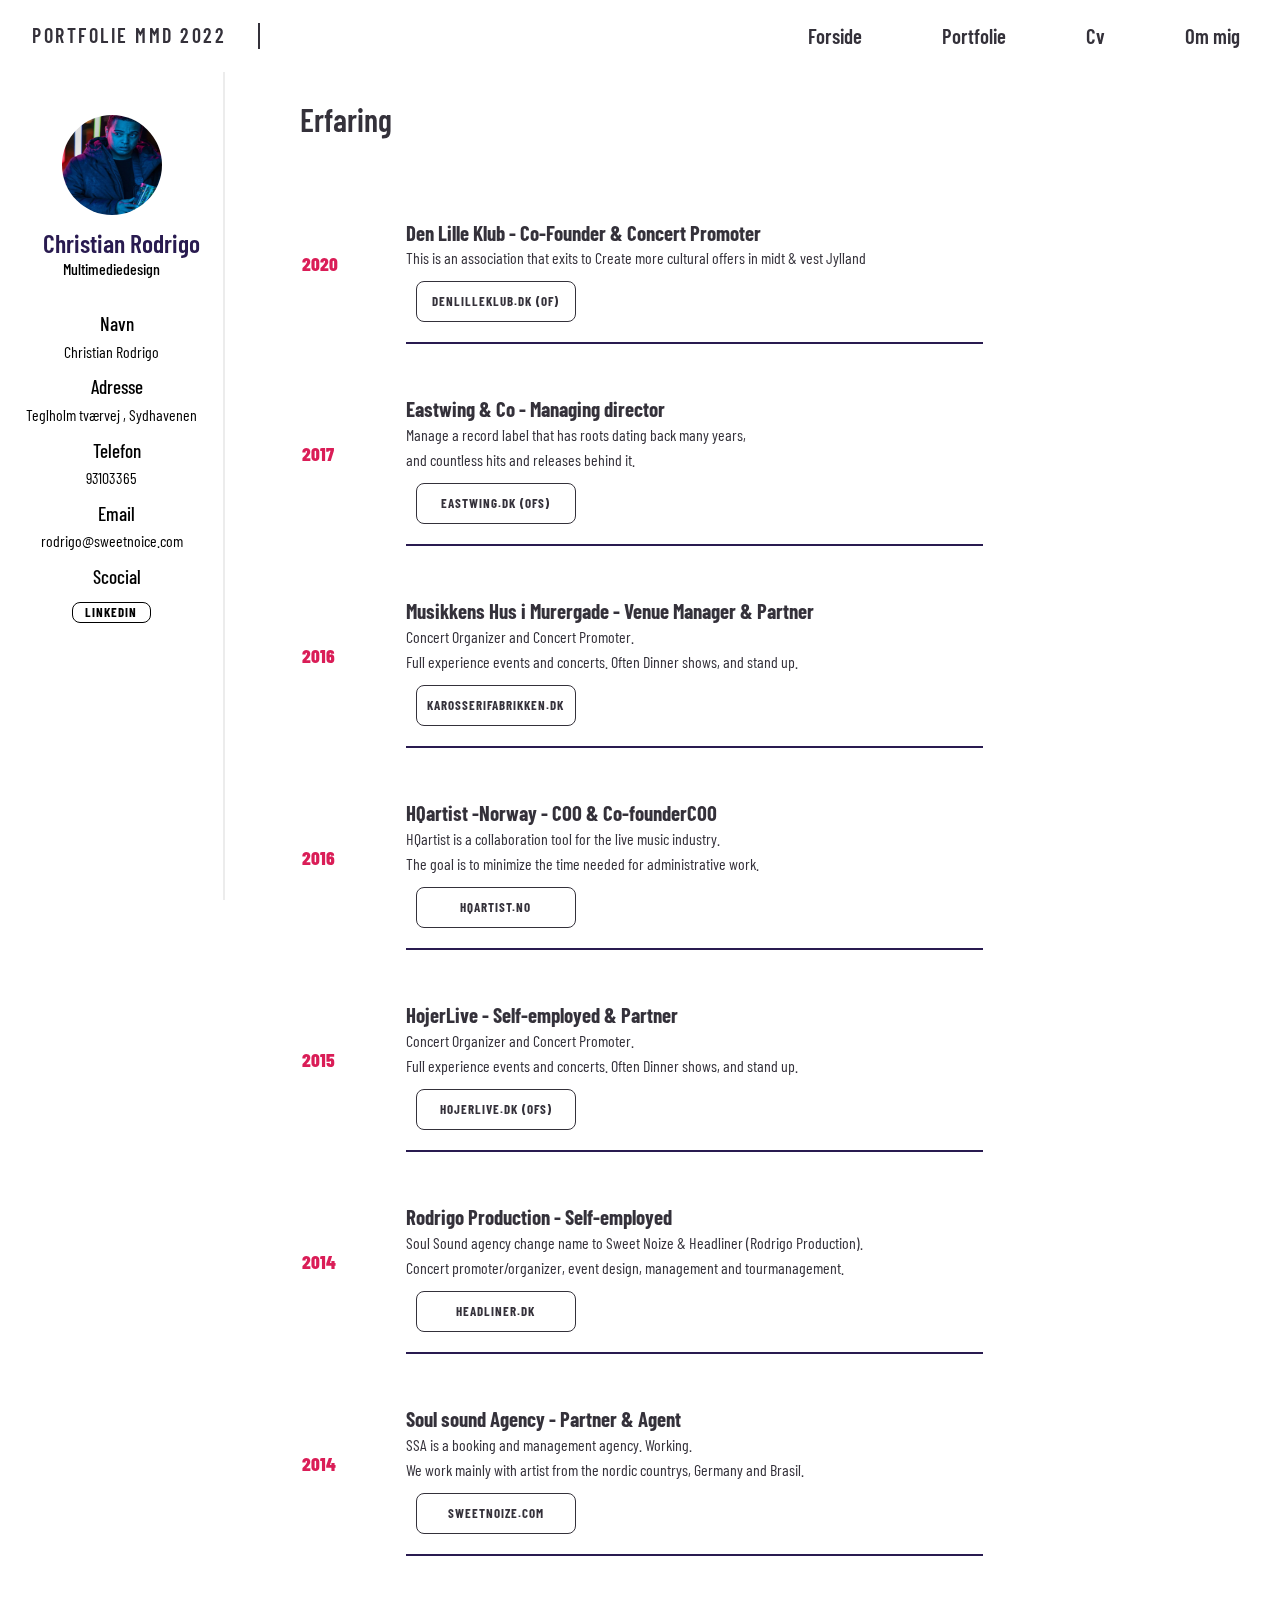
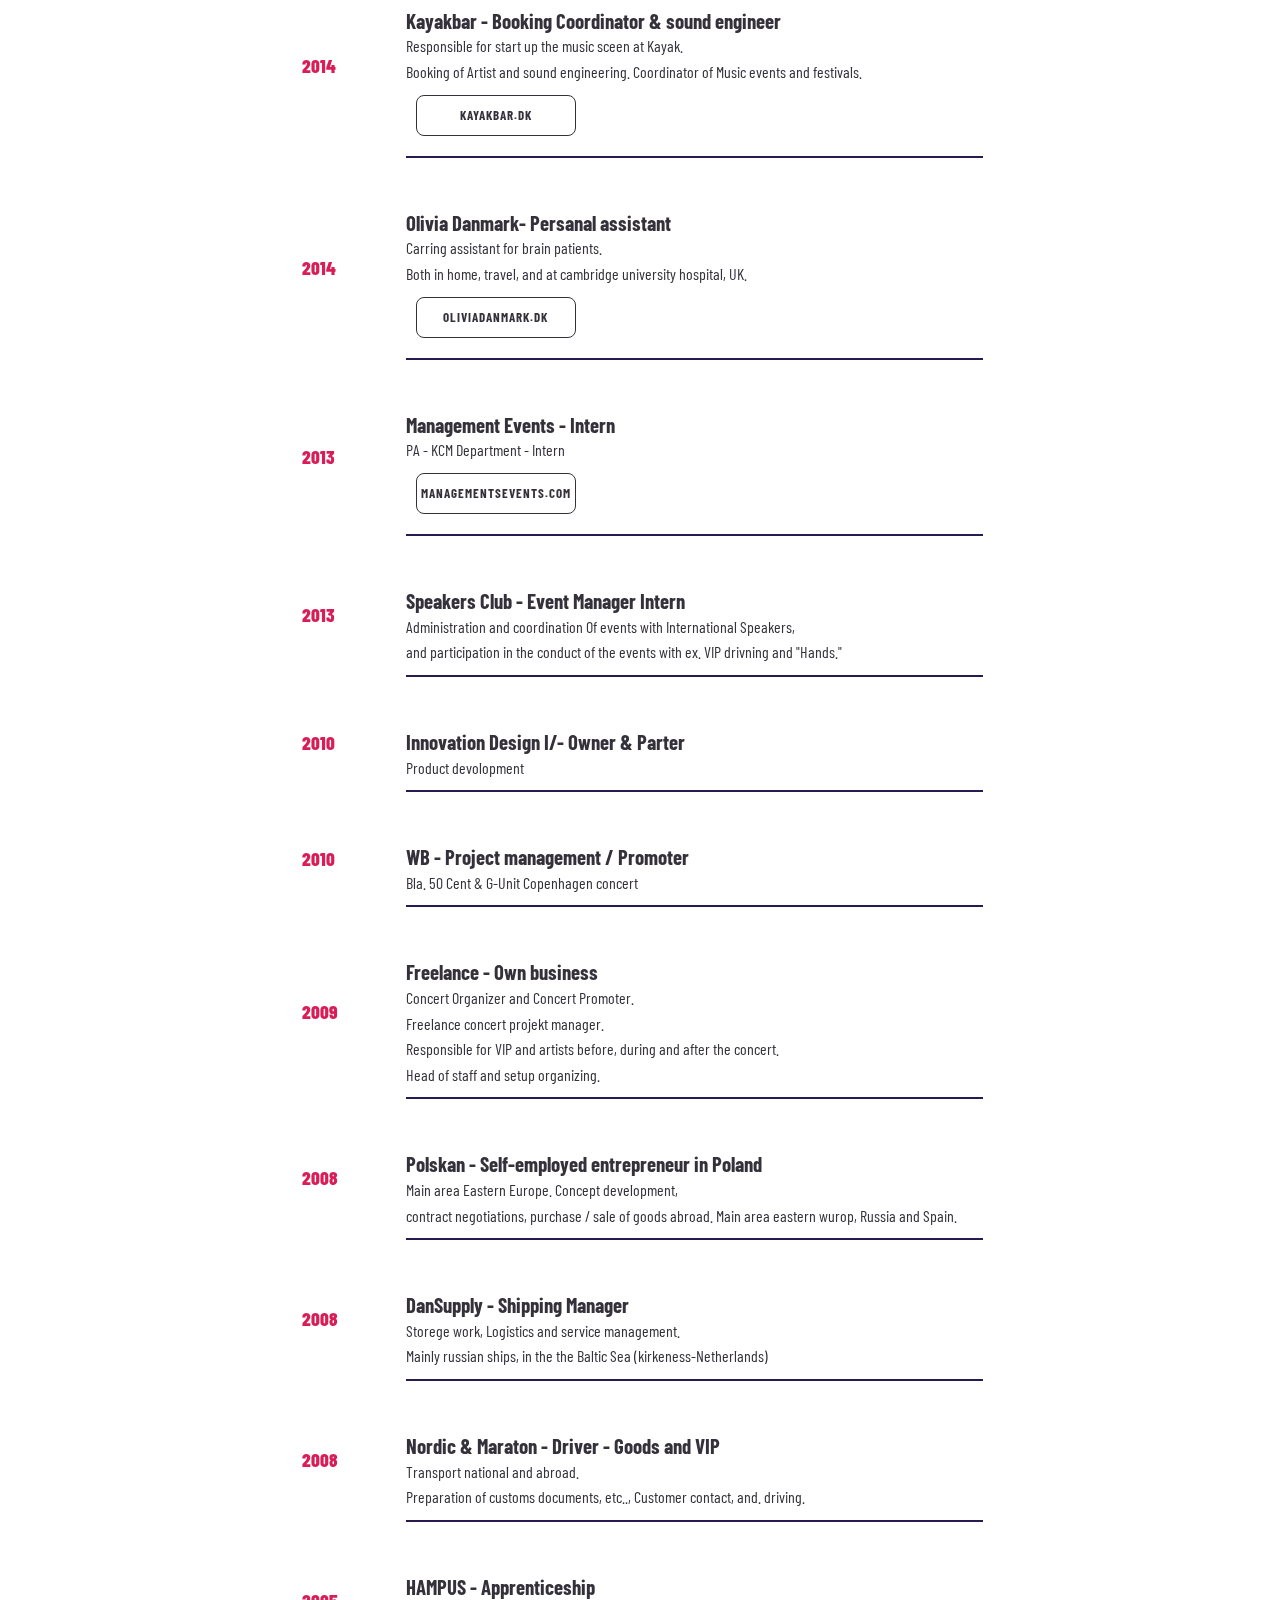
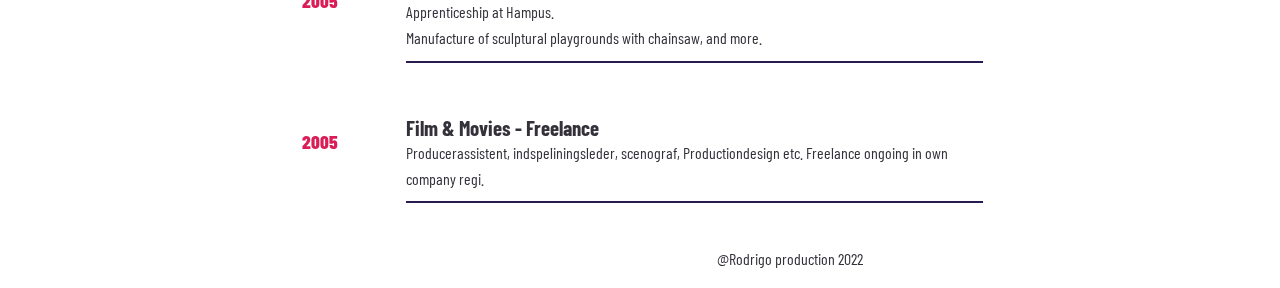
==== commit e1bde882: "Popup fixet" ====
--- a/cv.html
+++ b/cv.html
@@ -31,13 +31,17 @@
                 <a href="portfolie.html" class="burger-text">Portfolie</a>
             </li>
             <li>
-                <a href="cv.html" class="burger-text">Om mig</a>
+                <a href="cv.html" class="burger-text">Cv</a>
+            </li>
+            <li>
+                <a href="om.html" class="burger-text">Om mig</a>
             </li>
         </ul>
         <div class="burger">
             <div class="line line1"></div>
             <div class="line line2"></div>
             <div class="line line3"></div>
+            <div class="line line4"></div>
         </div>
     </nav>
 
@@ -69,6 +73,13 @@
         <!-- main -->
 
 
+
+
+
+
+
+
+
         <div class="cv-container">
             <div class="erfaring">
                 <h2>Erfaring</h2>
@@ -77,10 +88,10 @@
                         <td class="cv-year">2020</td>
                         <td class="cv-possition">Den Lille Klub - Co-Founder & Concert Promoter<p> This is an
                                 association that exits to Create more cultural offers in midt & vest Jylland </p>
-
-                        </td>
-                        <td><button class="cv-knap" onclick="location.href='https://denlilleklub.dk/'"> denLilleKlub.dk
-                                (OF)</button></td>
+                            <button class="cv-knap" onclick="location.href='https://denlilleklub.dk/'"> denLilleKlub.dk
+                                (OF)</button>
+                        </td>
+
                     </tr>
                     <tr>
                         <td class="cv-year">2017</td>
@@ -88,20 +99,20 @@
                                 has
                                 roots dating back many years, <br> and countless hits and
                                 releases behind it.</p>
-
-                        </td>
-                        <td><button class="cv-knap" onclick="location.href='https://Eastwing.dk/'">
-                                Eastwing.dk (OFS)</button></td>
+                            <button class="cv-knap" onclick="location.href='https://Eastwing.dk/'">
+                                Eastwing.dk (OFS)</button>
+                        </td>
+
                     </tr>
                     <tr>
                         <td class="cv-year">2016</td>
                         <td class="cv-possition">Musikkens Hus i Murergade - Venue Manager & Partner<p>Concert
                                 Organizer and Concert Promoter. <br>
                                 Full experience events and concerts. Often Dinner shows, and stand up.</p>
-
-                        </td>
-                        <td><button class="cv-knap" onclick="location.href='https://www.karosserifabrikken.dk/'">
-                                Karosserifabrikken.dk</button></td>
+                            <button class="cv-knap" onclick="location.href='https://www.karosserifabrikken.dk/'">
+                                Karosserifabrikken.dk</button>
+                        </td>
+
                     </tr>
 
                     <tr>
@@ -110,41 +121,41 @@
                                 collaboration
                                 tool for the live music industry. <br>
                                 The goal is to minimize the time needed for administrative work.</p>
-
-                        </td>
-                        <td><button class="cv-knap" onclick="location.href='https://hqartist.com/'">
-                                HQartist.no</button></td>
+                            <button class="cv-knap" onclick="location.href='https://hqartist.com/'">
+                                HQartist.no</button>
+                        </td>
+
                     </tr>
                     <tr>
                         <td class="cv-year">2015</td>
                         <td class="cv-possition">HojerLive - Self-employed & Partner<p>Concert Organizer and Concert
                                 Promoter. <br>
                                 Full experience events and concerts. Often Dinner shows, and stand up.</p>
-
-                        </td>
-                        <td><button class="cv-knap" onclick="location.href='https://hojerlive.dk/'">
-                                HojerLive.dk (OFS)</button></td>
+                            <button class="cv-knap" onclick="location.href='https://hojerlive.dk/'">
+                                HojerLive.dk (OFS)</button>
+                        </td>
+
                     </tr>
                     <tr>
                         <td class="cv-year">2014</td>
                         <td class="cv-possition">Rodrigo Production - Self-employed<p>Soul Sound agency change name
                                 to Sweet Noize & Headliner (Rodrigo Production). <br>
                                 Concert promoter/organizer, event design, management and tourmanagement.</p>
-
-                        </td>
-                        <td> <button class="cv-knap" onclick="location.href='https://headliner.dk/'">
+                            <button class="cv-knap" onclick="location.href='https://headliner.dk/'">
                                 Headliner.dk</button>
-                        </td>
+
+                        </td>
+
                     </tr>
                     <tr>
                         <td class="cv-year">2014</td>
                         <td class="cv-possition">Soul sound Agency - Partner & Agent<p>SSA is a booking and
                                 management agency. Working. <br>
                                 We work mainly with artist from the nordic countrys, Germany and Brasil. </p>
-
-                        </td>
-                        <td><button class="cv-knap" onclick="location.href='https://sweetnoize.com/'">
-                                SweetNoize.com</button></td>
+                            <button class="cv-knap" onclick="location.href='https://sweetnoize.com/'">
+                                SweetNoize.com</button>
+                        </td>
+
                     </tr>
                     <tr>
                         <td class="cv-year">2014</td>
@@ -152,28 +163,28 @@
                                 start up the music sceen at Kayak. <br>
                                 Booking of Artist and sound engineering. Coordinator of Music events and festivals.
                             </p>
-
-                        </td>
-                        <td><button class="cv-knap" onclick="location.href='https://kayakbar.dk/'">
-                                kayakbar.dk</button></td>
+                            <button class="cv-knap" onclick="location.href='https://kayakbar.dk/'">
+                                kayakbar.dk</button>
+                        </td>
+
                     </tr>
                     <tr>
                         <td class="cv-year">2014</td>
                         <td class="cv-possition">Olivia Danmark- Persanal assistant <p>Carring assistant for brain
                                 patients. <br> Both in home, travel, and at cambridge
                                 university hospital, UK.</p>
-
-                        </td>
-                        <td><button class="cv-knap" onclick="location.href='https://www.oliviadanmark.dk/da'">
-                                oliviadanmark.dk</button></td>
+                            <button class="cv-knap" onclick="location.href='https://www.oliviadanmark.dk/da'">
+                                oliviadanmark.dk</button>
+                        </td>
+
                     </tr>
                     <tr>
                         <td class="cv-year">2013</td>
                         <td class="cv-possition">Management Events - Intern <p>PA - KCM Department - Intern</p>
-
-                        </td>
-                        <td> <button class="cv-knap" onclick="location.href='https://managementevents.com/'">
-                                managementsevents.com</button></td>
+                            <button class="cv-knap" onclick="location.href='https://managementevents.com/'">
+                                managementsevents.com</button>
+                        </td>
+
                     </tr>
                     <tr>
                         <td class="cv-year">2013</td>
--- a/layout.css
+++ b/layout.css
@@ -6,8 +6,8 @@
   text-decoration: none;
 }
 body {
-  background-color: rgb(255, 255, 255);
-  height: 100vh; /* skulle ahve hjulpet med at placere footer i bunden. Virker ikke. Footer fået en pixed position istedet */
+  background-color: white;
+  /* height: 100vh;  */ /* skulle ahve hjulpet med at placere footer i bunden. Virker ikke. Footer fået en pixed position istedet */
 }
 
 /* menu */
@@ -16,8 +16,8 @@
   height: 8vh;
   /*   width: 100%; */
   justify-content: space-between;
-  color: white;
-  background-color: rgb(255, 255, 255);
+  color: #cdc3e6;
+  background-color: white;
   align-items: center;
 }
 .logo {
@@ -90,7 +90,7 @@
     transform: translateX(100%);
     transition: transform 1s ease;
     box-shadow: 0px 1px 5px rgba(0, 0, 0, 0.5);
-    background-color: #910685;
+    background-color: #291b50;
     cursor: pointer;
     z-index: 5000;
   }
@@ -100,11 +100,41 @@
 }
 
 /* forsdie */
-
+main {
+  max-width: 1200px;
+  margin-inline: auto;
+  padding: 5px; /*margin i bunden af mine overskrifter*/
+}
+
+@media (min-widt: 900px) {
+  main {
+    max-width: 1200px;
+    margin-inline: auto;
+    margin-top: auto;
+  }
+}
 /* øverste del */
 .forside_container {
   display: flex;
-  margin: 50px 50px;
+  width: 1180px;
+  margin-left: auto;
+  margin-right: auto;
+  margin-top: 100px;
+  overflow: hidden;
+}
+@media screen and (max-width: 1180px) {
+  .forside_container {
+    display: flex;
+    /* width: 100%; */
+    /*    text-align: center; */
+    flex-direction: column;
+    overflow: hidden;
+  }
+  /*   .forside_container::after {
+    content: "";
+    clear: both;
+    display: table;
+  } */
 }
 .box {
   width: 50%;
@@ -120,21 +150,40 @@
   margin: 0 auto;
 }
 .text {
-  background-color: #171717;
+  background-color: #291b50;
   box-shadow: 0 0px 20px 0 var(--custom-black);
 }
 .text p,
 h3 {
-  color: #d5d5d5;
+  color: #cdc3e6;
   padding-left: 20px;
 }
 .text h3 {
-  color: #d5d5d5;
+  color: #cdc3e6;
   padding-top: 30px;
 }
 /* nederste del forside */
-
-.project-container {
+main h1 {
+  margin-bottom: 20px;
+  font-size: 2rem;
+}
+main h2 {
+  font-size: 1.5rem;
+}
+.grid_1-1-1 img {
+  width: 100%;
+  height: auto;
+  display: block;
+  object-fit: cover;
+  /* border-radius: 1rem; */
+}
+main {
+  margin-block: 3rem;
+  display: flex;
+  flex-direction: column;
+  min-height: 100vh;
+}
+/* .project-container {
   display: flex;
   margin: 20px 20px;
   gap: 20px;
@@ -147,10 +196,32 @@
   display: block;
   width: 200px;
   height: 200px;
-  /* s */
+  /* s 
   margin: 0 auto;
-}
-
+} */
+.projekt-container-forside {
+  cursor: pointer;
+}
+@media (min-width: 900px) {
+  .projekter-all-forside-container {
+    display: grid;
+    grid-template-columns: 1fr 1fr 1fr 1fr;
+    gap: 20px;
+  }
+
+  .projekt-container-forside {
+    display: flex;
+    flex-direction: column;
+    box-shadow: 0 4px 8px 0 rgba(0, 0, 0, 0.066), 0 6px 20px 0 rgba(0, 0, 0, 0.106);
+  }
+
+  .projekt-container-forside > :last-child {
+    margin-top: auto;
+  }
+}
+img {
+  width: 100%;
+}
 /* cv design */
 /* side-bar */
 /* billede på cv sidebar*/
@@ -180,7 +251,7 @@
   font-style: normal;
   line-height: 1.6rem;
   font-size: 1.2rem;
-  color: #910686;
+  color: #da1d57;
 }
 
 .side-pres {
@@ -208,7 +279,7 @@
   padding: 0 10px;
 }
 .rodrigo h3 {
-  color: #910686;
+  color: #291b50;
 }
 .rodrigo p {
   font-weight: 500;
@@ -245,10 +316,10 @@
   margin-left: 300px;
 }
 .cv-erfaring h5 {
-  color: #910686;
+  color: #291b50;
 }
 .cv-erfaring h6 {
-  border-bottom: 1px solid #9106858a;
+  border-bottom: 1px solid #291b50;
   width: 50%;
   padding: 5px 5px;
 }
@@ -261,7 +332,7 @@
 }
 .cv-possition {
   position: relative;
-  border-bottom: 1px solid #a7049f;
+  border-bottom: 1px solid #291b50;
   border-width: 2px;
   justify-content: flex-start;
   width: 85%;
@@ -271,14 +342,182 @@
 /* cv knapperne */
 .cv-knap {
   width: 160px;
-  display: none;
+  /* display: none; */
 }
 
 .cv-knap:hover {
-  background: #c308b3;
+  background: #291b50;
   border: none;
   color: white;
 }
+
+/* porfoliodesign */
+.portfolio-galleri {
+  display: grid;
+  /*  grid-template-columns: auto auto; */
+  grid-template-columns: repeat(2, 1fr);
+  /*   grid-template-rows: repeat(2, 1fr); */
+  margin-top: 50px;
+  grid-gap: 5px;
+}
+
+figure {
+  border: 1.5px #291b50 solid;
+  display: flex;
+  flex-flow: column;
+  padding: 5px;
+  /*   max-width: 220px; */
+  margin: auto;
+  text-align: center;
+  padding: 5px;
+  max-width: 980px;
+}
+
+figcaption {
+  background-color: #291b50;
+  padding: 3px;
+  text-align: center;
+  max-width: fit-content;
+}
+.portfolio-galleri > figure:hover {
+  scale: 1.03;
+  transition-duration: 0.1s;
+  filter: drop-shadow(0 0 20px var(--custom-black));
+  z-index: 10;
+}
+
+/* pop-up på portfolie */
+.popup-grid {
+  display: grid;
+  grid-template-columns: 1fr 1fr;
+  grid-template-rows: 40vh;
+  gap: 20px;
+  width: 100%;
+  padding-left: 70px;
+  padding-right: 70px;
+  padding-bottom: 50px;
+  grid-auto-flow: column;
+  align-items: center;
+  color: white;
+}
+.knap-popup-cv {
+  color: white;
+  justify-content: center;
+  margin-top: 50px;
+  padding: 10px 30px;
+  background: #da1d57;
+  box-shadow: 0 4px 8px 0 rgba(0, 0, 0, 0.3), 0 6px 20px 0 rgba(0, 0, 0, 0.19);
+  border: 0;
+  outline: none;
+  cursor: pointer;
+  font-size: 15px;
+  font-weight: 500;
+  border-radius: 27px;
+  text-decoration: none;
+}
+.popupwindow p {
+  color: white;
+  margin-top: 10px;
+}
+.popupwindow h1 {
+  color: white;
+}
+.popupwindow a:hover {
+  scale: 1.2;
+  transition-duration: 0.3s;
+}
+.popupwindow {
+  background-color: #291b50;
+  border-radius: 15px;
+  width: 95vw;
+  height: 650px;
+  position: fixed;
+  top: 15%;
+  left: 3%;
+  transform: translateX(-50%);
+  color: var(--custom-white);
+  transform: scale(0.1);
+  transition: 0.1s;
+  visibility: hidden;
+  align-items: center;
+  justify-content: center;
+  z-index: 50;
+  display: flex;
+  flex-wrap: wrap;
+}
+
+.open-popup {
+  visibility: visible;
+  transform: scale(1);
+  transition-duration: 0.2s;
+}
+
+.luk {
+  position: absolute;
+  top: 15px;
+  right: 15px;
+  width: 40px;
+  height: 40px;
+  padding-left: 5px;
+  padding-right: 5px;
+  background: #da1d57;
+  box-shadow: 0 4px 8px 0 rgba(0, 0, 0, 0.3), 0 6px 20px 0 rgba(0, 0, 0, 0.19);
+  text-align: center;
+  line-height: 15px;
+  border-radius: 20px;
+  cursor: pointer;
+  font-size: 30px;
+  color: white;
+}
+.luk:hover {
+  scale: 1.2;
+  transition-duration: 0.3s;
+}
+
+.img_group {
+  /*  display: flex; */
+  /*  flex-flow: wrap; */
+  display: grid;
+  grid-template-columns: repeat(2, 1fr);
+  gap: 15px;
+  justify-content: center;
+}
+.popupwindow img {
+  max-width: 250px;
+  max-height: 150px;
+}
+.scrollable-til-popup {
+  overflow-y: auto;
+}
+
+@media (max-widt: 1740px) {
+  /* .figure img {
+    max-width: 220px;
+  } */
+
+  .portfolio-galleri {
+    max-width: 250px;
+    grid-template-columns: 1fr;
+    /*  grid-template-rows: repeat(1, 1fr); */
+  }
+}
+@media (max-width: 1180px) {
+  .portfolio-galleri {
+    grid-template-columns: 1fr;
+    /*  grid-template-rows: repeat(1, 1fr); */
+  }
+  /*  .figure {
+    max-width: 150px;
+  } */
+  .portfolio-galleri h1 {
+    font-size: 25px;
+    margin-top: 10px;
+  }
+  .portfolio-galleri p {
+    font-size: 15px;
+  }
+}
+
 /* footer */
 footer {
   position: inherit;
@@ -287,4 +526,5 @@
   padding: 1rem;
   text-align: center;
   margin-top: 25px;
-}
+  color: #34313a;
+}
--- a/styles.css
+++ b/styles.css
@@ -1,11 +1,14 @@
 /* farver */
 html {
-  --custom-text-color: #3d3d3d;
+  --custom-text-color: #34313a;
   --custom-text-headliners: #910686;
   --custom-borders: #910686;
   --custom-hover: #c308b3;
   --custom-black: #17171a;
   --custom-box: #171717;
+  /* test */
+  /* ---costom-bacgkground: #291b50; */
+  --costom-other: #da1d57;
 }
 
 /* fonts */
@@ -58,16 +61,24 @@
   font-size: 1rem;
   color: var(--custom-text-color);
 }
+figcaption {
+  font-family: "Barlow Condensed", sans-serif;
+  font-weight: 300;
+  font-style: normal;
+  line-height: 1.4rem;
+  font-size: 0.9rem;
+  /*  color: var(--custom-text-color);*/
+  color: #cdc3e6;
+}
 .logo {
   font-family: "Barlow Condensed", sans-serif;
   font-weight: 600;
   font-style: normal;
   line-height: 1.6rem;
   font-size: 1.25rem;
-  /* color: rgb(0, 0, 0); */
   letter-spacing: 2.5px;
   text-transform: uppercase;
-  border-right: 2px solid #000000;
+  border-right: 2px solid #34313a;
   color: var(--custom-text-color);
 }
 button {
@@ -80,7 +91,14 @@
   letter-spacing: 1px;
   text-transform: uppercase;
 }
-
+.cv-possition {
+  font-family: "Barlow Condensed", sans-serif;
+  font-weight: 700;
+  font-style: normal;
+  line-height: 1.6rem;
+  font-size: 1.3rem;
+  color: var(--custom-text-color);
+}
 td {
   font-family: "Barlow Condensed", sans-serif;
   font-weight: 600;
@@ -126,6 +144,14 @@
   font-weight: bold;
   margin-top: 10px;
 }
+footer {
+  font-family: "Barlow Condensed", sans-serif;
+  font-weight: 400;
+  font-style: normal;
+  line-height: 1.6rem;
+  font-size: 1rem;
+  color: var(--custom-text-color);
+}
 
 /* .cv-knap:hover {
   background: #c308b3;
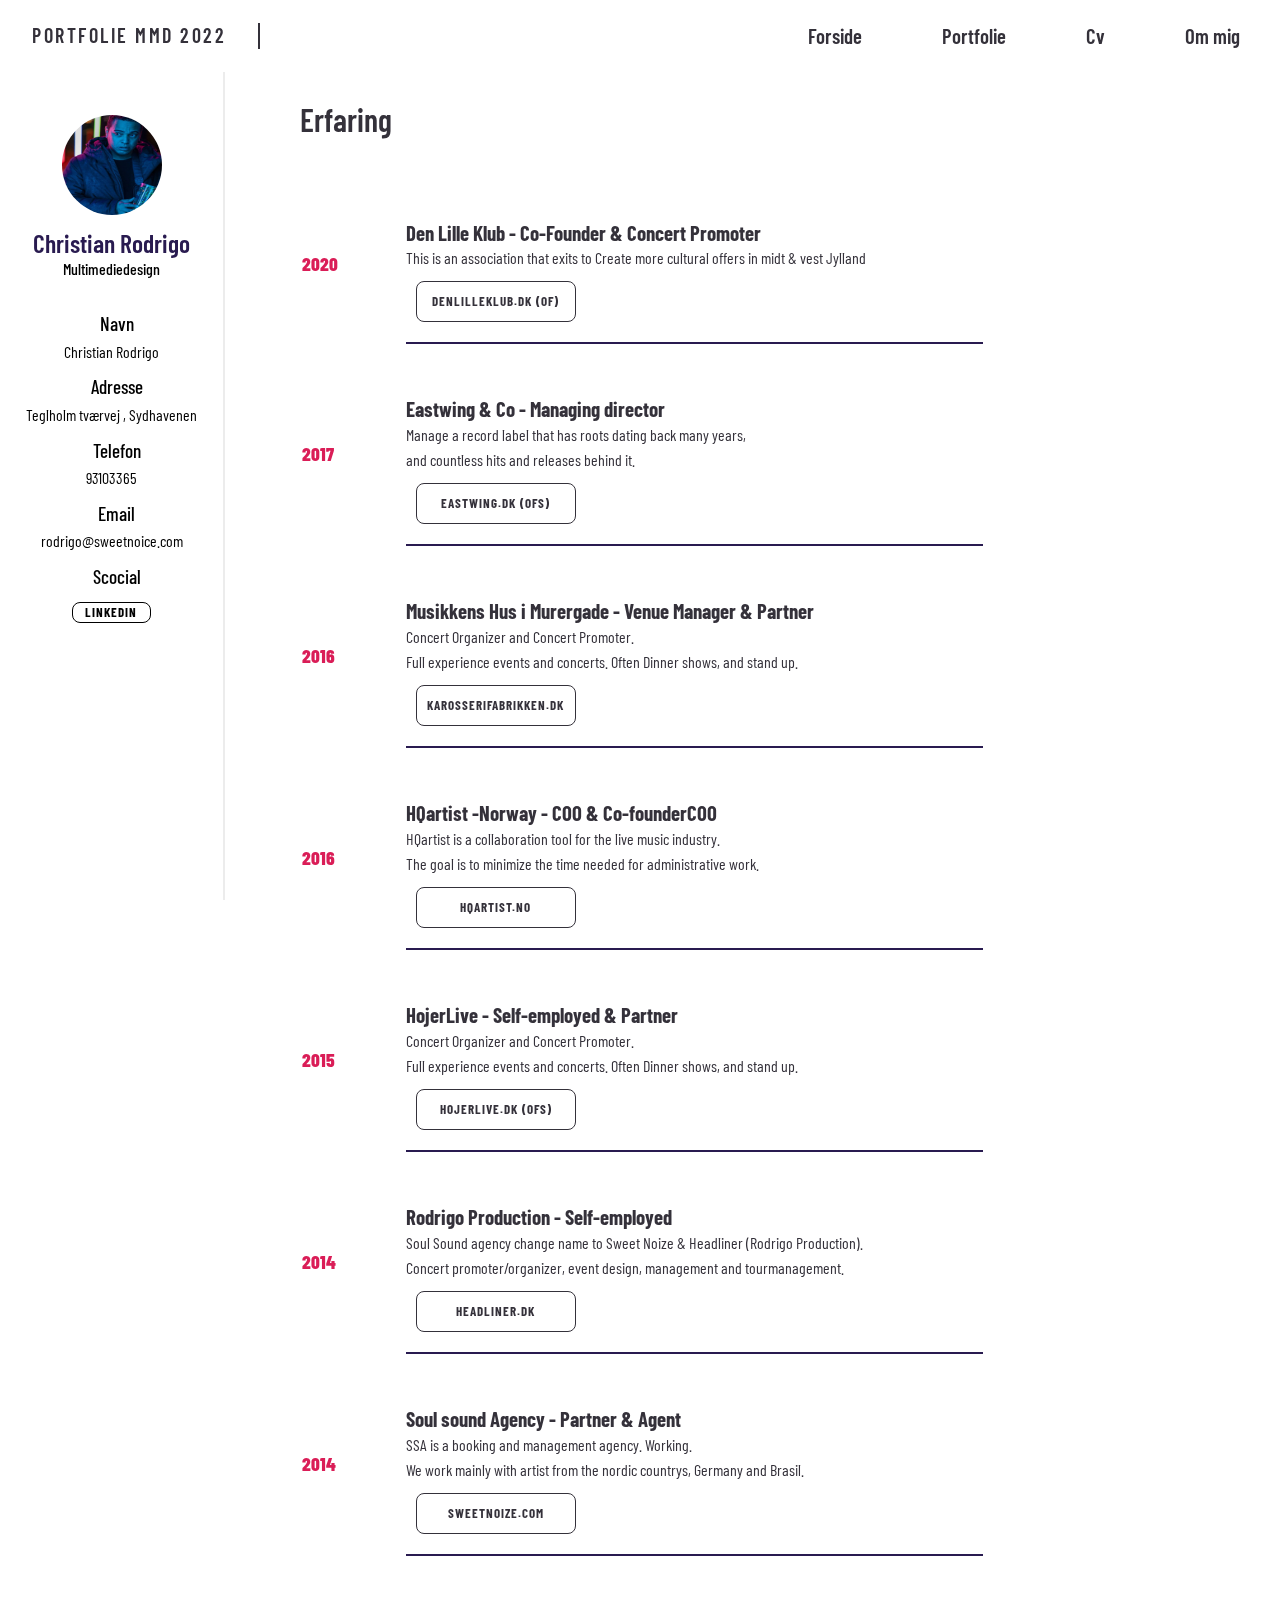
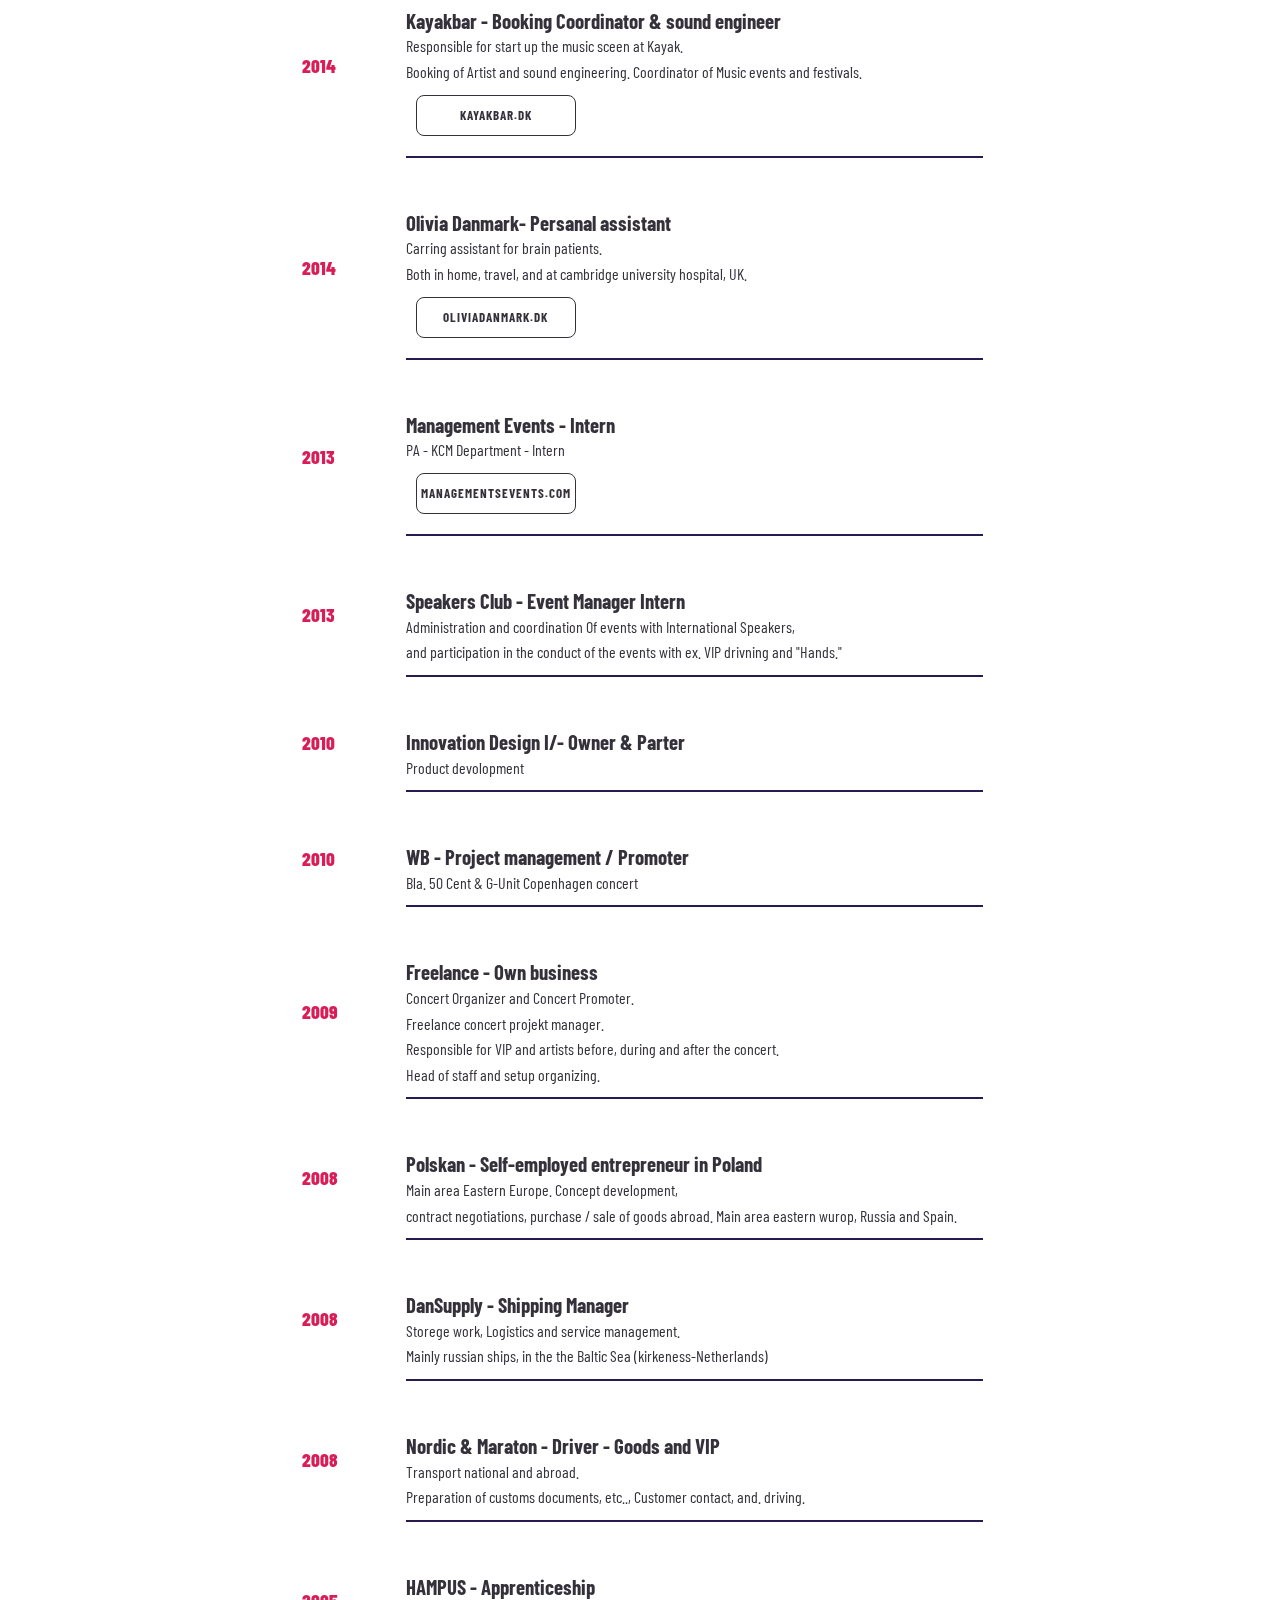
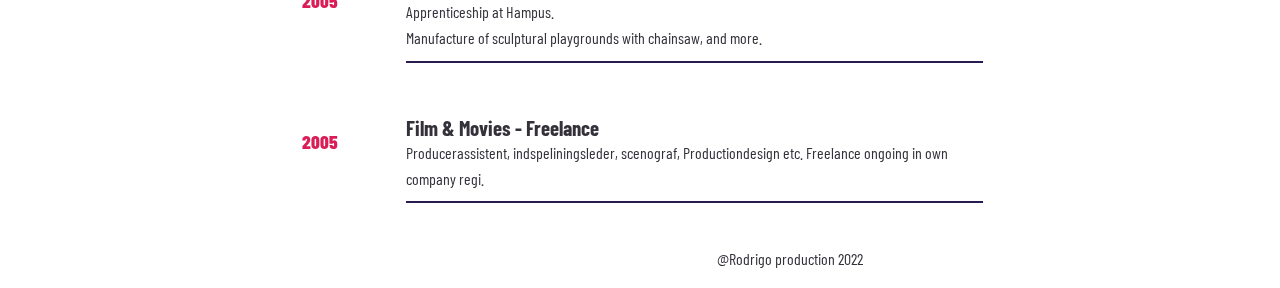
==== commit 002b4f26: "Sider er responsiv. manger cv res" ====
--- a/cv.html
+++ b/cv.html
@@ -28,7 +28,7 @@
                 <a href="index.html" class="active burger-text">Forside</a>
             </li>
             <li>
-                <a href="portfolie.html" class="burger-text">Portfolie</a>
+                <a href="potfolie_remake.html" class="burger-text">Portfolie</a>
             </li>
             <li>
                 <a href="cv.html" class="burger-text">Cv</a>
--- a/layout.css
+++ b/layout.css
@@ -7,14 +7,15 @@
 }
 body {
   background-color: white;
-  /* height: 100vh;  */ /* skulle ahve hjulpet med at placere footer i bunden. Virker ikke. Footer fået en pixed position istedet */
+}
+.noScroll {
+  overflow: hidden;
 }
 
 /* menu */
 .nav-bar-menu {
   display: flex;
   height: 8vh;
-  /*   width: 100%; */
   justify-content: space-between;
   color: #cdc3e6;
   background-color: white;
@@ -65,15 +66,18 @@
 .nav-bar-menu.show .nav-elementer {
   transform: translateX(0%);
 }
+.nav-bar-menu.show .line4 {
+  opacity: 0;
+}
 
 /* responsiv burger */
-@media screen and (max-width: 800px) {
+@media (max-width: 800px) {
   .nav-elementer {
-    width: 60%; /* så jeg har noget mellemrum mellem mine menu punkter på en midnre skærm */
-  }
-}
-
-@media screen and (max-width: 600px) {
+    min-width: 20%; /* så jeg har noget mellemrum mellem mine menu punkter på en midnre skærm */
+  }
+}
+
+@media (max-width: 600px) {
   /* under 600px vil mine links elementer blive plaseret under min navigations bar, og til højre */
   .burger {
     display: block;
@@ -83,14 +87,14 @@
     top: 8vh;
     right: 0;
     height: 100%;
-    width: 40%;
+    width: 100%;
     flex-direction: column;
     align-items: center;
-    justify-content: space-around;
+    /* justify-content: space-around; */
     transform: translateX(100%);
     transition: transform 1s ease;
     box-shadow: 0px 1px 5px rgba(0, 0, 0, 0.5);
-    background-color: #291b50;
+    background-color: #291b50e4;
     cursor: pointer;
     z-index: 5000;
   }
@@ -100,121 +104,50 @@
 }
 
 /* forsdie */
+
 main {
   max-width: 1200px;
   margin-inline: auto;
-  padding: 5px; /*margin i bunden af mine overskrifter*/
-}
-
-@media (min-widt: 900px) {
-  main {
-    max-width: 1200px;
-    margin-inline: auto;
-    margin-top: auto;
-  }
-}
-/* øverste del */
-.forside_container {
-  display: flex;
-  width: 1180px;
-  margin-left: auto;
-  margin-right: auto;
-  margin-top: 100px;
-  overflow: hidden;
-}
-@media screen and (max-width: 1180px) {
-  .forside_container {
-    display: flex;
-    /* width: 100%; */
-    /*    text-align: center; */
-    flex-direction: column;
-    overflow: hidden;
-  }
-  /*   .forside_container::after {
-    content: "";
-    clear: both;
-    display: table;
-  } */
-}
-.box {
-  width: 50%;
-  height: 50px;
-  background-color: #808080;
-  padding-bottom: 500px;
-}
-
-.billede-forside img {
-  display: block;
+  padding: 5px; /*margin i bunden af mine overskrifter
+} */
+}
+.projekt-container-forside {
+  margin: 25px 0 50px 0;
+  border: 1px #291b505d solid;
+  cursor: pointer;
+}
+.projekt-container-forside h2 {
+  font-weight: 500;
+  font-size: 30px;
+  padding: 10px 0 10px 0;
+}
+.projekt-container-forside p {
+  padding-bottom: 20px;
+}
+
+.knap-forside-projekt {
+  color: white;
+  justify-content: center;
+  background-color: #291b50;
+  padding: 10px 30px;
+  cursor: pointer;
+  /* border-radius: 15px; */
+  display: inline-block;
   width: 100%;
-  height: 500px;
-  margin: 0 auto;
-}
-.text {
-  background-color: #291b50;
-  box-shadow: 0 0px 20px 0 var(--custom-black);
-}
-.text p,
-h3 {
-  color: #cdc3e6;
-  padding-left: 20px;
-}
-.text h3 {
-  color: #cdc3e6;
-  padding-top: 30px;
-}
-/* nederste del forside */
-main h1 {
-  margin-bottom: 20px;
-  font-size: 2rem;
-}
-main h2 {
-  font-size: 1.5rem;
-}
-.grid_1-1-1 img {
-  width: 100%;
-  height: auto;
-  display: block;
-  object-fit: cover;
-  /* border-radius: 1rem; */
-}
-main {
-  margin-block: 3rem;
-  display: flex;
-  flex-direction: column;
-  min-height: 100vh;
-}
-/* .project-container {
-  display: flex;
-  margin: 20px 20px;
-  gap: 20px;
-}
-.box-projects {
-  height: 100%;
-  width: 50%;
-}
-.project-container img {
-  display: block;
-  width: 200px;
-  height: 200px;
-  /* s 
-  margin: 0 auto;
-} */
-.projekt-container-forside {
-  cursor: pointer;
-}
+  text-align: center;
+}
+
 @media (min-width: 900px) {
   .projekter-all-forside-container {
     display: grid;
     grid-template-columns: 1fr 1fr 1fr 1fr;
     gap: 20px;
   }
-
   .projekt-container-forside {
     display: flex;
     flex-direction: column;
     box-shadow: 0 4px 8px 0 rgba(0, 0, 0, 0.066), 0 6px 20px 0 rgba(0, 0, 0, 0.106);
   }
-
   .projekt-container-forside > :last-child {
     margin-top: auto;
   }
@@ -351,170 +284,33 @@
   color: white;
 }
 
-/* porfoliodesign */
-.portfolio-galleri {
-  display: grid;
-  /*  grid-template-columns: auto auto; */
-  grid-template-columns: repeat(2, 1fr);
-  /*   grid-template-rows: repeat(2, 1fr); */
-  margin-top: 50px;
-  grid-gap: 5px;
-}
-
-figure {
-  border: 1.5px #291b50 solid;
+/* Om Mig sektion */
+.om_container {
   display: flex;
-  flex-flow: column;
-  padding: 5px;
-  /*   max-width: 220px; */
-  margin: auto;
-  text-align: center;
-  padding: 5px;
-  max-width: 980px;
-}
-
-figcaption {
+  width: 100%;
+
   background-color: #291b50;
-  padding: 3px;
-  text-align: center;
-  max-width: fit-content;
-}
-.portfolio-galleri > figure:hover {
-  scale: 1.03;
-  transition-duration: 0.1s;
-  filter: drop-shadow(0 0 20px var(--custom-black));
-  z-index: 10;
-}
-
-/* pop-up på portfolie */
-.popup-grid {
-  display: grid;
-  grid-template-columns: 1fr 1fr;
-  grid-template-rows: 40vh;
-  gap: 20px;
-  width: 100%;
-  padding-left: 70px;
-  padding-right: 70px;
-  padding-bottom: 50px;
-  grid-auto-flow: column;
-  align-items: center;
-  color: white;
-}
-.knap-popup-cv {
-  color: white;
-  justify-content: center;
-  margin-top: 50px;
-  padding: 10px 30px;
-  background: #da1d57;
-  box-shadow: 0 4px 8px 0 rgba(0, 0, 0, 0.3), 0 6px 20px 0 rgba(0, 0, 0, 0.19);
-  border: 0;
-  outline: none;
-  cursor: pointer;
-  font-size: 15px;
-  font-weight: 500;
-  border-radius: 27px;
-  text-decoration: none;
-}
-.popupwindow p {
-  color: white;
-  margin-top: 10px;
-}
-.popupwindow h1 {
-  color: white;
-}
-.popupwindow a:hover {
-  scale: 1.2;
-  transition-duration: 0.3s;
-}
-.popupwindow {
-  background-color: #291b50;
-  border-radius: 15px;
-  width: 95vw;
-  height: 650px;
-  position: fixed;
-  top: 15%;
-  left: 3%;
-  transform: translateX(-50%);
-  color: var(--custom-white);
-  transform: scale(0.1);
-  transition: 0.1s;
-  visibility: hidden;
-  align-items: center;
-  justify-content: center;
-  z-index: 50;
-  display: flex;
   flex-wrap: wrap;
-}
-
-.open-popup {
-  visibility: visible;
-  transform: scale(1);
-  transition-duration: 0.2s;
-}
-
-.luk {
-  position: absolute;
-  top: 15px;
-  right: 15px;
-  width: 40px;
-  height: 40px;
-  padding-left: 5px;
-  padding-right: 5px;
-  background: #da1d57;
-  box-shadow: 0 4px 8px 0 rgba(0, 0, 0, 0.3), 0 6px 20px 0 rgba(0, 0, 0, 0.19);
-  text-align: center;
-  line-height: 15px;
-  border-radius: 20px;
-  cursor: pointer;
-  font-size: 30px;
-  color: white;
-}
-.luk:hover {
-  scale: 1.2;
-  transition-duration: 0.3s;
-}
-
-.img_group {
-  /*  display: flex; */
-  /*  flex-flow: wrap; */
-  display: grid;
-  grid-template-columns: repeat(2, 1fr);
-  gap: 15px;
-  justify-content: center;
-}
-.popupwindow img {
-  max-width: 250px;
-  max-height: 150px;
-}
-.scrollable-til-popup {
-  overflow-y: auto;
-}
-
-@media (max-widt: 1740px) {
-  /* .figure img {
-    max-width: 220px;
-  } */
-
-  .portfolio-galleri {
-    max-width: 250px;
-    grid-template-columns: 1fr;
-    /*  grid-template-rows: repeat(1, 1fr); */
-  }
-}
-@media (max-width: 1180px) {
-  .portfolio-galleri {
-    grid-template-columns: 1fr;
-    /*  grid-template-rows: repeat(1, 1fr); */
-  }
-  /*  .figure {
-    max-width: 150px;
-  } */
-  .portfolio-galleri h1 {
-    font-size: 25px;
-    margin-top: 10px;
-  }
-  .portfolio-galleri p {
-    font-size: 15px;
+  margin: 20px;
+}
+.om_billede {
+  flex-basis: 100%;
+  padding: 20px;
+}
+.om_tekst {
+  flex-basis: 100%;
+  padding: 20px;
+}
+.om_tekst p {
+  color: #cdc3e6;
+}
+.om_tekst h3 {
+  color: rgb(210, 210, 210);
+}
+@media (min-width: 600px) {
+  .om_billede,
+  .om_tekst {
+    flex-basis: 50%;
   }
 }
 
